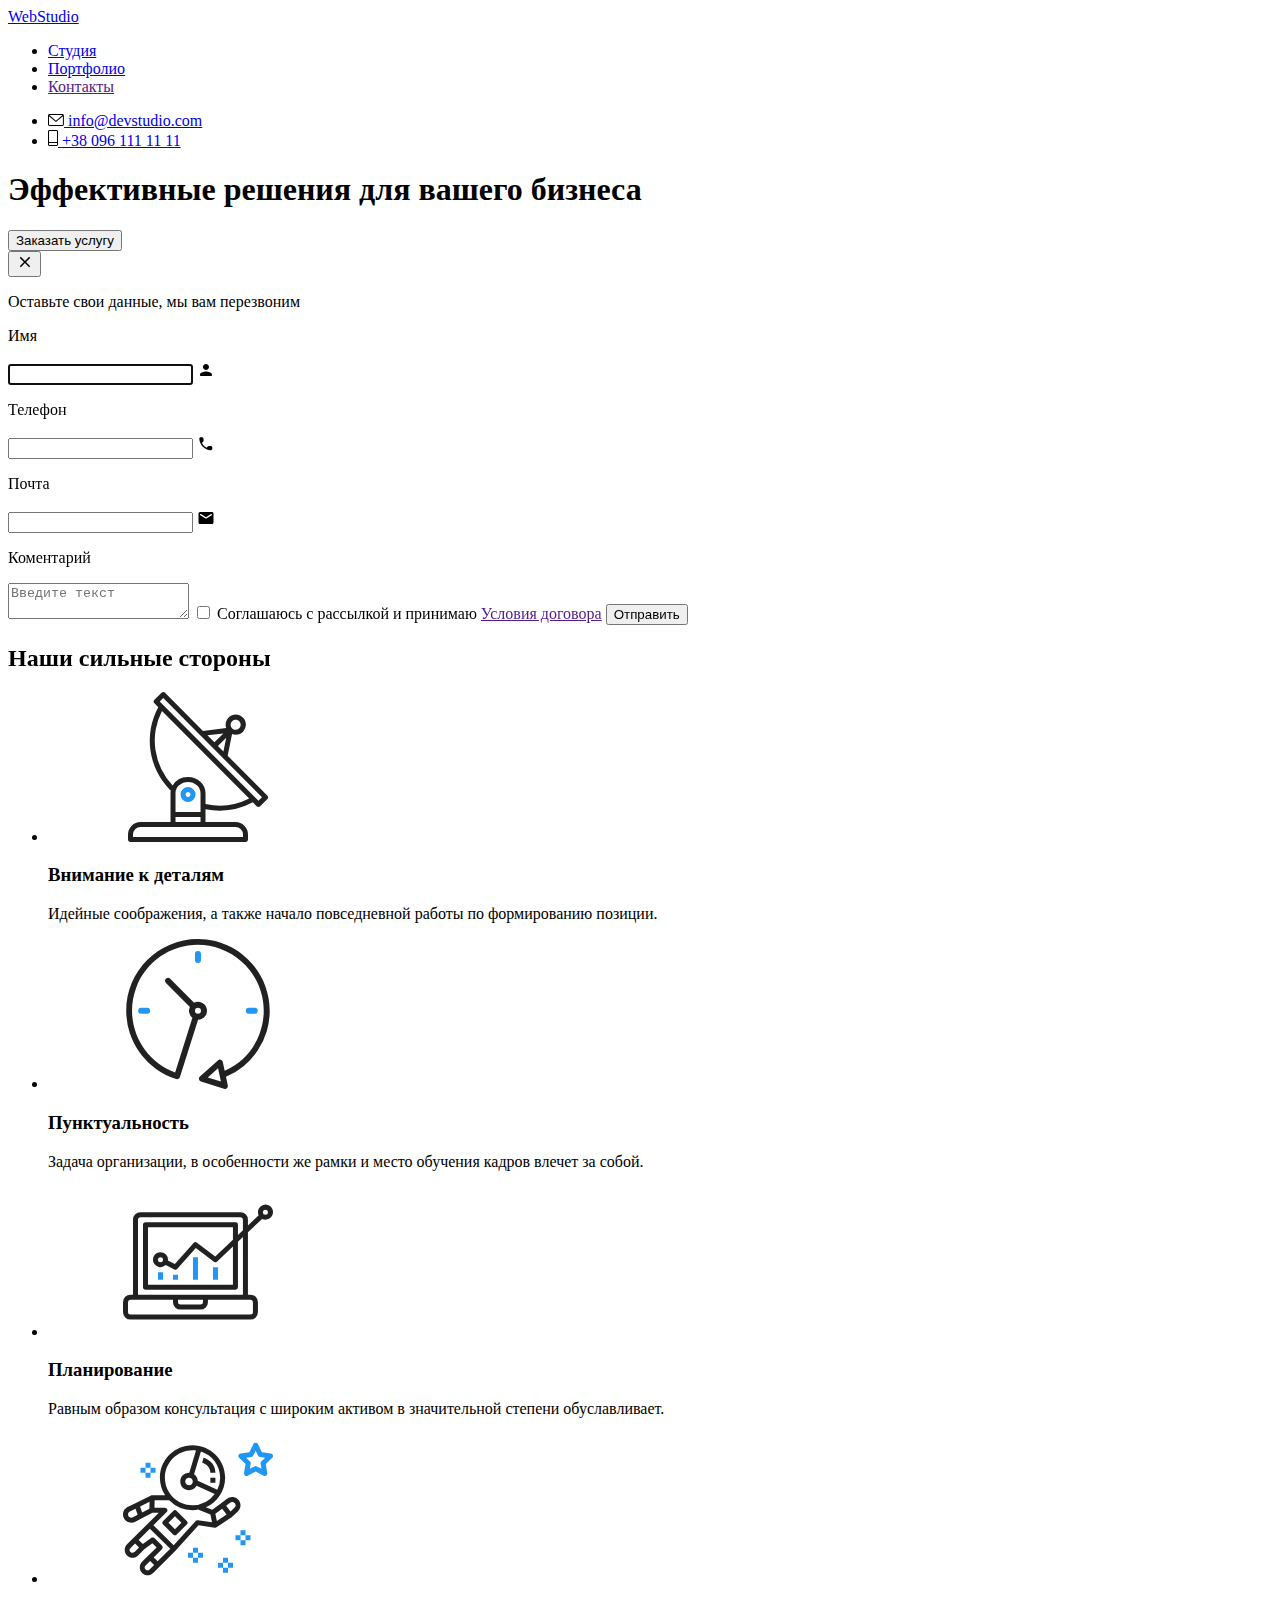
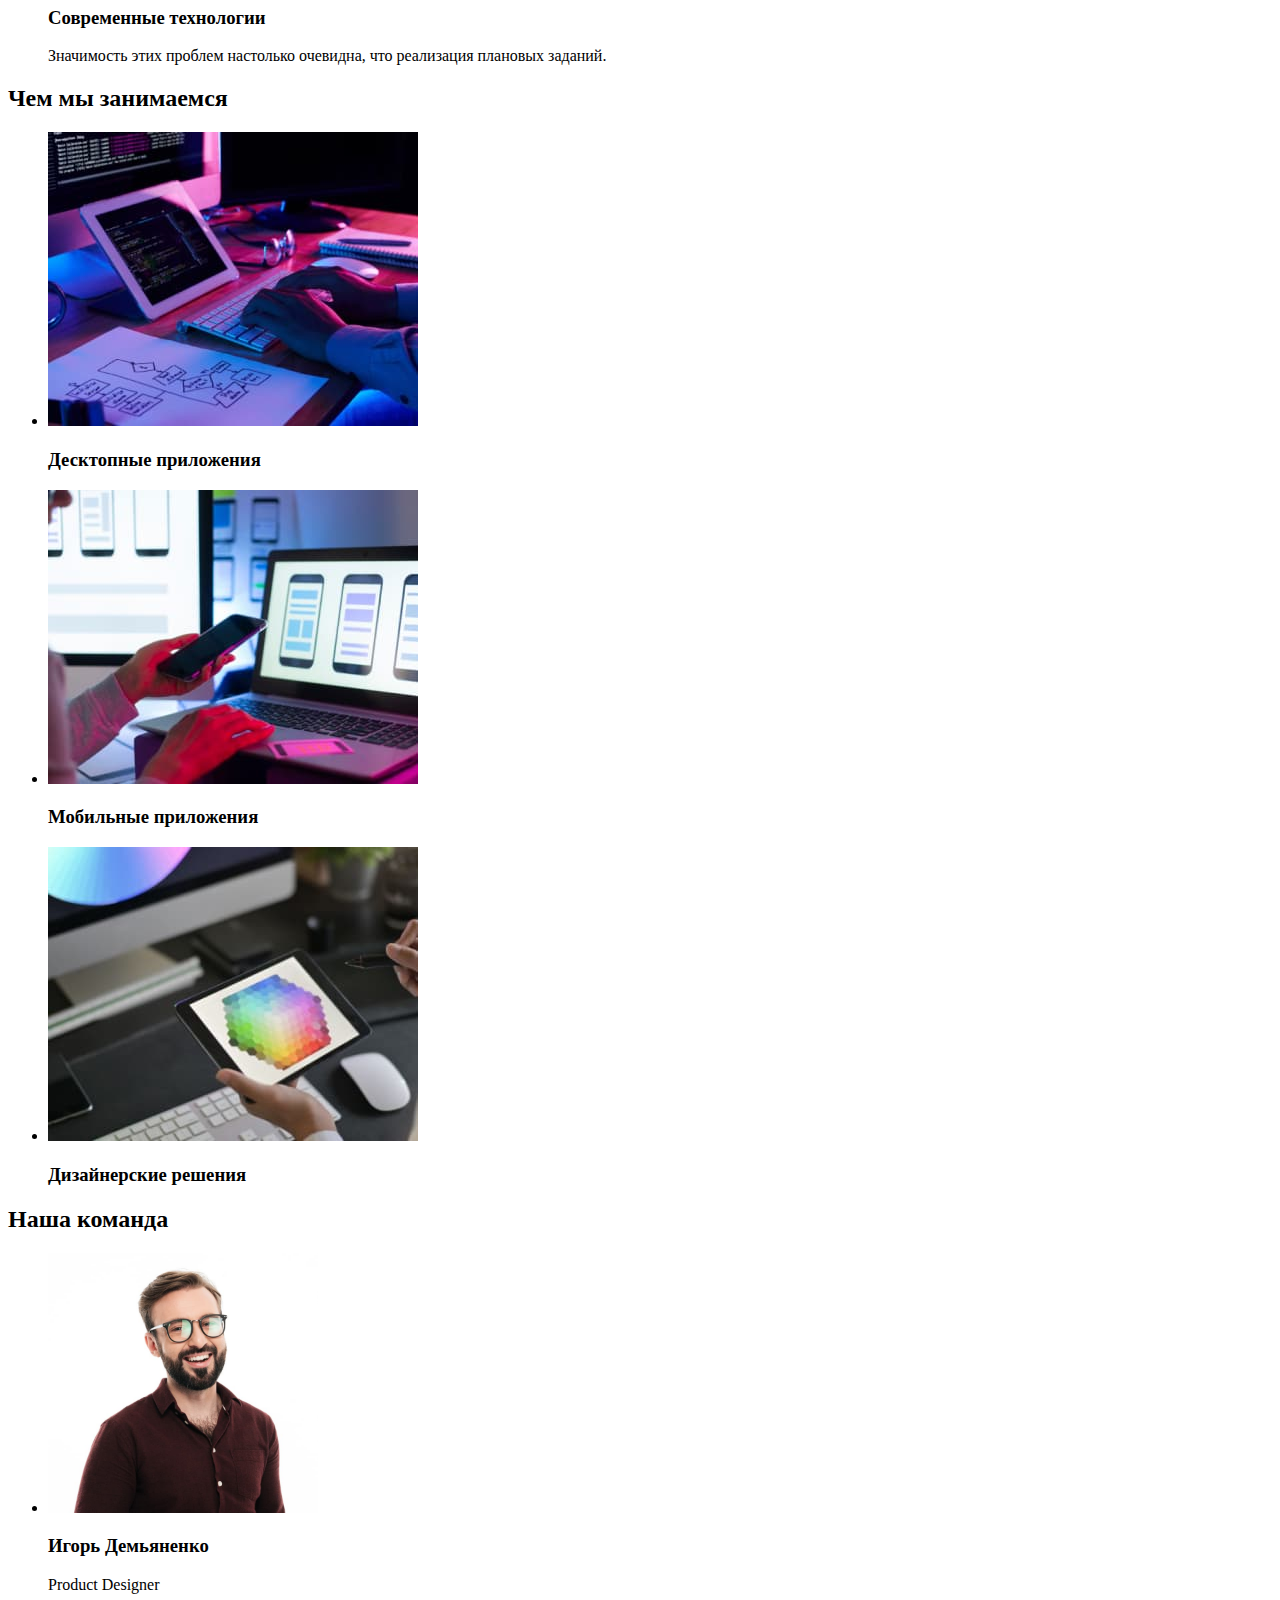
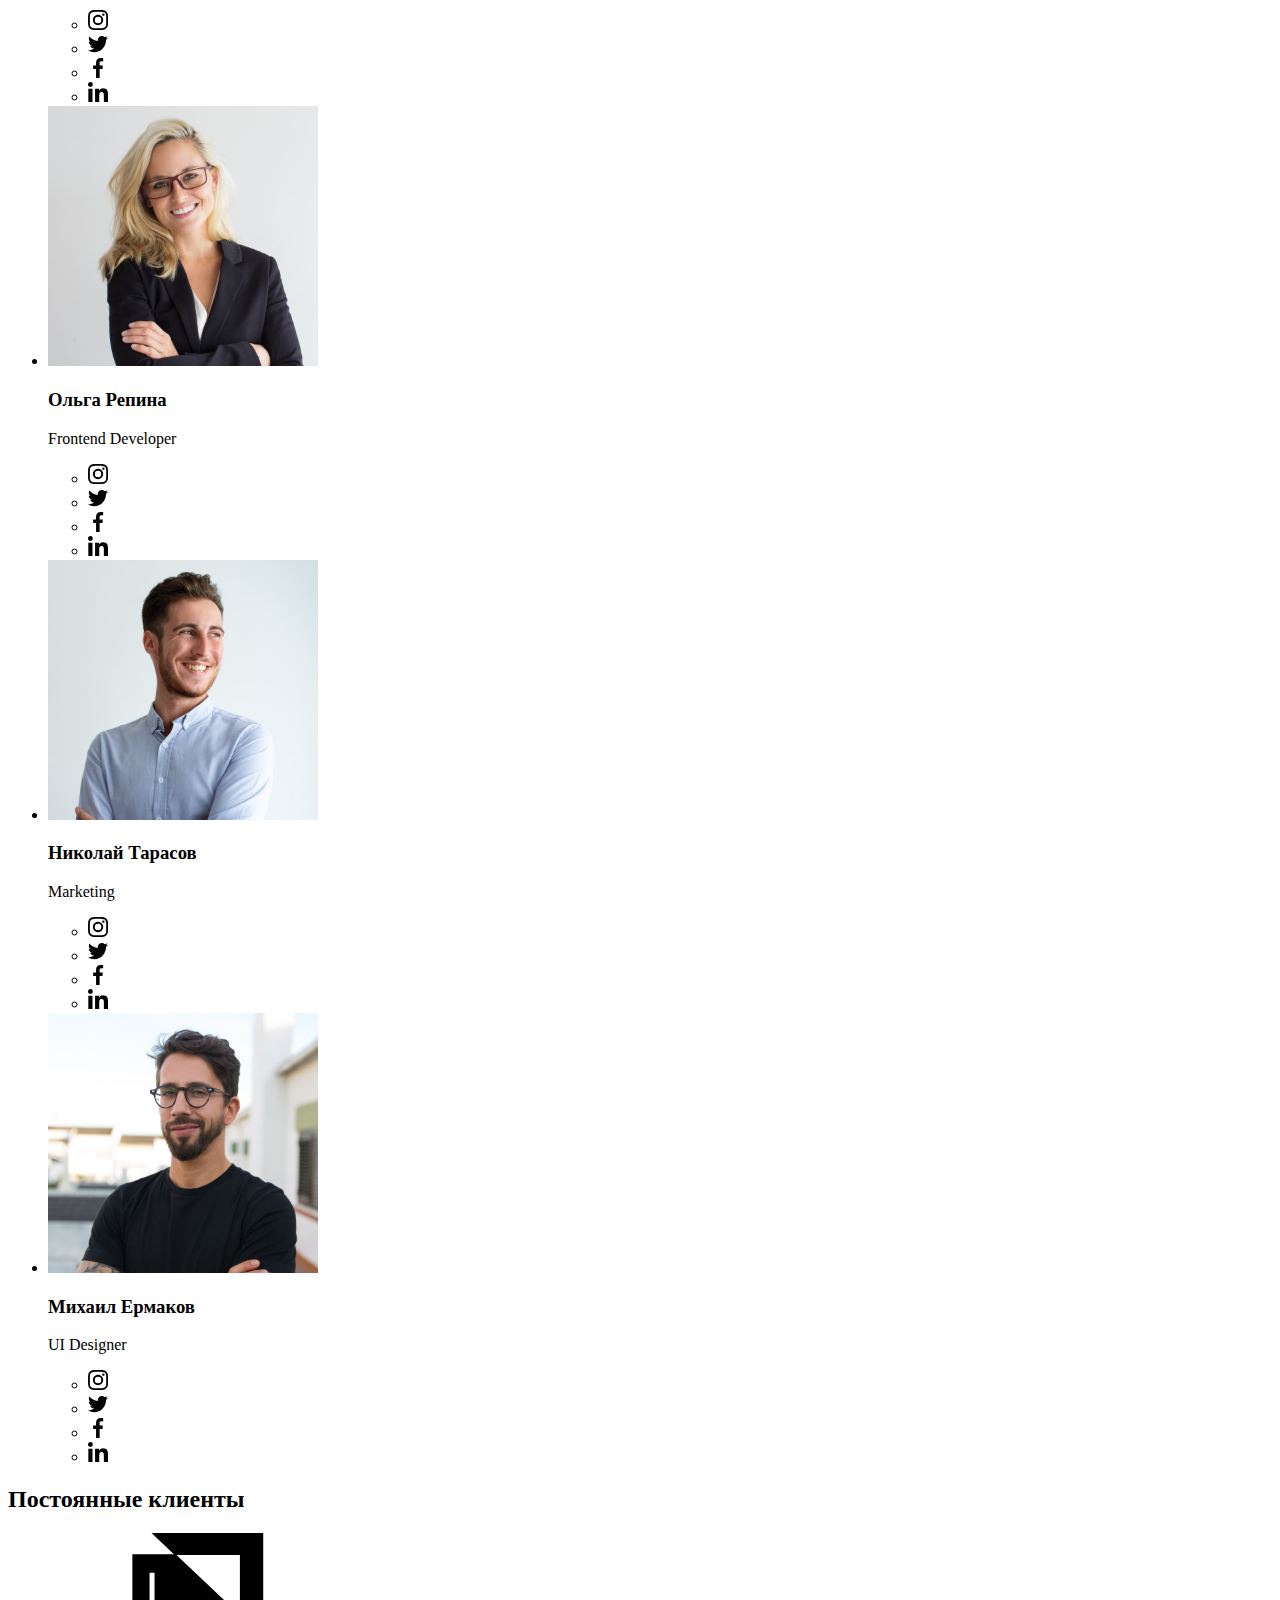
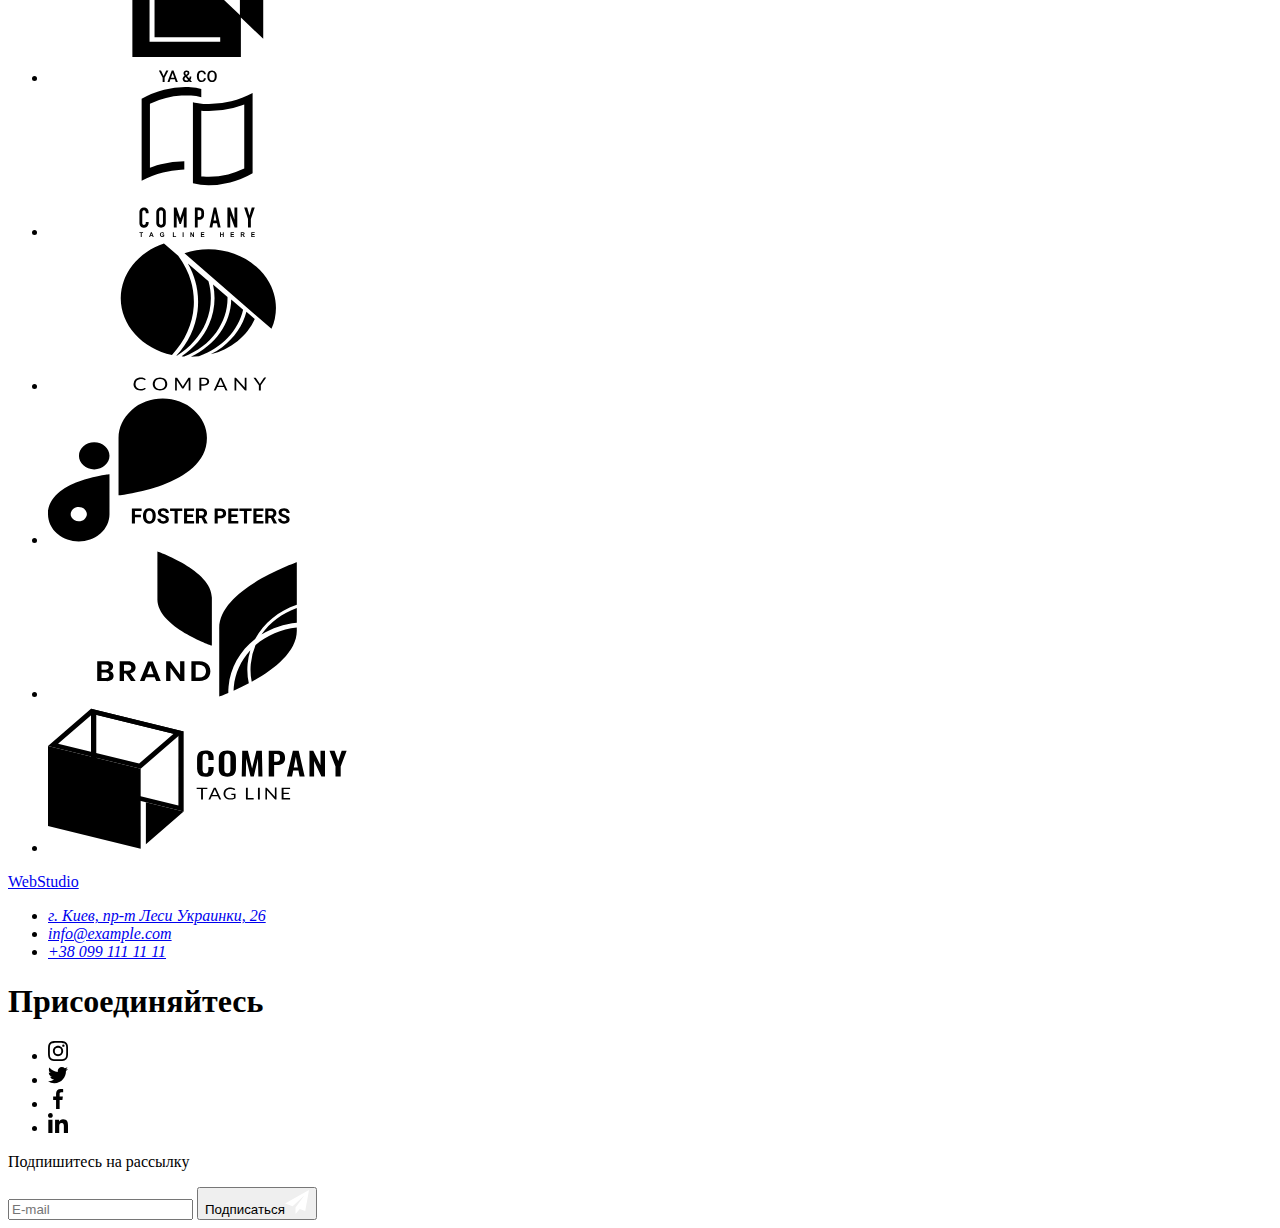
==== index.html @ 75d8bdf9 "Used SASS compilator" ====
<!DOCTYPE html>
<html lang="ru">
<head >
    <meta charset="UTF-8">
    <meta http-equiv="X-UA-Compatible" content="IE=edge">
    <meta name="viewport" content="width=device-width, initial-scale=1.0">
    <title>WebStudio</title>
    <link rel="preconnect" href="https://fonts.googleapis.com">
    <link rel="preconnect" href="https://fonts.gstatic.com" crossorigin>
    <link href="https://fonts.googleapis.com/css2?family=Raleway:wght@700&family=Roboto:wght@400;500;700;900&display=swap" rel="stylesheet">
    <!-- <link rel="stylesheet" href="https://cdnjs.cloudflare.com/ajax/libs/modern-normalize/1.1.0/modern-normalize.min.css"> -->
    <link rel="stylesheet" href="./dist/css/main.min.css">
    
</head>
<body class="body">
    <!--Хедер страницы-->
    <header class="page-header"> 
        <div class="container-header">
            <nav class="nav main-nav">
                <a href="./index.html" class="logo">Web<span class="logo__accent">Studio</span></a>
                <ul class="nav-list">
                    <li class="nav-list__item"> <a href="./index.html" class="nav-list__link nav-list__active">Студия</a></li>
                    <li class="nav-list__item"> <a href="./portfolio.html" class="nav-list__link">Портфолио</a></li>
                    <li class="nav-list__item"> <a href="" class="nav-list__link">Контакты</a></li>
                </ul>
            </nav>
            <ul class="contact-nav">
                <li class="contact-nav__item"><a href="mailto:info@devstudio.com" class="contact-nav__link">
                    <svg class="contact-nav__icon" width="16" height="12" >
                        <use href="./images/icons.svg#icon-mail"></use>
                    </svg> info@devstudio.com</a></li>
                <li class="contact-nav__item"><a href="tel:+380961111111" class="contact-nav__link">
                    <svg class="contact-nav__icon" width="10" height="16" >
                        <use href="./images/icons.svg#icon-phone"></use>
                    </svg> +38 096 111 11 11</a></li>
            </ul>
        </div> 
        
    </header>
    <main>
        
        <!--Секция 1-->
        <section class="hero">
            <h1 class="hero__title">Эффективные решения для вашего бизнеса</h1>
            <button type="button" class="button-primary" data-modal-open>Заказать услугу</button>
            <div class="backdrop" data-modal>
                <div class="modal"> 
                    <button type="button" class="close" data-modal-close>
                    <svg class="close-item" width="17" height="17" >
                        <use href="./images/icons-second.svg#icon-close-black-18dp-2-1"></use></button>     
                        <form name="backdrop-form" autocomplete="on" novalidate class="backdrop-form">
                            <p class="backdrop-form__title">Оставьте свои данные, мы вам перезвоним</p>
                       
                            <label >
                               <p class="backdrop-form__description">Имя</p> 
                               <div class="backdrop-form__label">
                                <input type="text" name="backdrop-username" class="backdrop-form__input" autofocus/>
                                <svg width="18" height="18" class="backdrop-form__icon" ><use href="./images/icons-second.svg#icon-person-black"></use></svg>
                               </div>
                              
                            </label>  
                            <label >
                                <p class="backdrop-form__description">Телефон</p> 
                                <div class="backdrop-form__label">
                                    <input type="tel" name="backdrop-tel" class="backdrop-form__input"/>
                                    <svg width="18" height="18" class="backdrop-form__icon" ><use href="./images/icons-second.svg#icon-phone-black"></use></svg>
                                </div>  
                            </label>                      
                             <label >
                                <p class="backdrop-form__description">Почта</p> 
                                <div class="backdrop-form__label">
                                    <input type="email" name="backdrop-email" class="backdrop-form__input"/>
                                    <svg width="18" height="18" class="backdrop-form__icon" ><use href="./images/icons-second.svg#icon-email-black"></use></svg>
                                </div>                               
                             </label>  
                             <label >
                                <p class="backdrop-form__description">Коментарий</p> 
                                <textarea name="comments" class="backdrop-form__area" placeholder="Введите текст"></textarea>
                            </label> 
                             <label class="backdrop-form__check">
                                <input class="backdrop-form__hiden" type="checkbox" name="agree" value="agree" /> 
                                <span class="backdrop-form__checkbox"></span>Соглашаюсь с рассылкой и принимаю <a href="" class="backdrop-form__contract">Условия договора</a>
                                
                              </label>       
                            <button type="submit" class="backdrop-form__button">Отправить
                            </button>
                        </form>
                </div>
            </div>
        </section>
         
            <!--Секция 2-->
        <section class="section section-advantages">
            <div class="container">
                <h2 class="visually-hidden">Наши сильные стороны</h2>
            <ul class="feature-list">
                <li class="feature-list__greed">
                    <div class="feature-list__image">
                        <svg class="feature-list__bacground" > 
                            <use href="./images/icons.svg#icon-antenna"></use> 
                        </svg>
                    </div>
                    <h3 class="feature-list__title">Внимание к деталям</h3>
                    <p>Идейные соображения, а также начало повседневной работы по формированию позиции.</p>
                </li>
                <li class="feature-list__greed">
                    <div class="feature-list__image">
                        <svg class="feature-list__bacground" > 
                            <use href="./images/icons.svg#icon-clock"></use> 
                        </svg>
                    </div>
                    <h3 class="feature-list__title">Пунктуальность</h3>
                    <p>Задача организации, в особенности же рамки и место обучения кадров влечет за собой.</p>
                </li>
                <li class="feature-list__greed">
                   <div class="feature-list__image">
                    <svg class="feature-list__bacground" > 
                        <use href="./images/icons.svg#icon-diagram"></use> 
                    </svg>
                   </div>
                    <h3 class="feature-list__title">Планирование</h3>
                    <p>Равным образом консультация с широким активом в значительной степени обуславливает.</p>
                </li>
                <li class="feature-list__greed">
                    <div class="feature-list__image">
                        <svg class="feature-list__bacground" > 
                            <use href="./images/icons.svg#icon-astronaut"></use> 
                        </svg>
                    </div>
                    <h3 class="feature-list__title">Современные технологии</h3>
                    <p>Значимость этих проблем настолько очевидна, что реализация плановых заданий.</p>
                </li>
            </ul>
            </div>
        </section>
        <!--Секция 3-->
        <section class=" section">
            <div class="container">
                <h2 class="section-title">Чем мы занимаемся</h2>
            <ul class="feature-list presentation">
                <li class="presentation__greed">
                    <div class="presentation__image">
                        <img src="./images/design1.jpg" alt="Стационарные приложения" width="370" height="294">
                        <h3 class="presentation__title">Десктопные приложения</h3>   
                    </div>
                </li>
                <li class="presentation__greed">
                    <div class="presentation__image">
                        <img src="./images/design2.jpg" alt="Мобильные приложения" width="370" height="294">
                        <h3 class="presentation__title">Мобильные приложения</h3>   
                    </div>
                </li>
                <li class="presentation__greed">
                    <div class="presentation__image">
                        <img src="./images/design3.jpg" alt="Дизайнерские решения" width="370" height="294">
                        <h3 class="presentation__title">Дизайнерские решения</h3>   
                    </div>
                </li>
            </ul>
            </div>
        </section>
        <!--Секция 4-->
        <section class="section section-background">
            <div class="container">
                <h2 class="section-title">Наша команда</h2>
            <ul class="feature-list">
                <li class="feature-list__greed centre">
                    <img src="./images/ID.jpg" alt="Игорь Демьяненко" width="270" height="260">
                    <div class="feature-list__comands">
                        <h3 class="feature-list__title">Игорь Демьяненко</h3>
                        <p>Product Designer</p> 
                        <ul class="feature-list__network">
                            <li class="feature-list__margin"><a class="feature-list__icon" href="" >
                                <svg class="feature-list__svg" width="20" height="20" >
                                    <use href="./images/icons.svg#icon-instagram"></use>
                                </svg></a>
                                <li class="feature-list__margin"><a class="feature-list__icon" href="" >
                                    <svg class="feature-list__svg" width="20" height="20" >
                                        <use href="./images/icons.svg#icon-twitter"></use>
                                    </svg></a>
                                </li>
                                <li class="feature-list__margin"><a class="feature-list__icon" href="" >
                                    <svg class="feature-list__svg" width="20" height="20" >
                                        <use href="./images/icons.svg#icon-facebook"></use>
                                    </svg></a>
                                </li>
                                <li class="feature-list__margin"><a class="feature-list__icon" href="" >
                                    <svg class="feature-list__svg" width="20" height="20" >
                                        <use href="./images/icons.svg#icon-linkedin"></use>
                                    </svg> </a>
                                </li>
                            </li>
                        </ul>
                    </div>
                </li>
                <li class="feature-list__greed centre">
                    <img src="./images/OR.jpg" alt="Ольга Репина" width="270" height="260">
                    <div class="feature-list__comands">
                        <h3 class="feature-list__title">Ольга Репина</h3>
                        <p>Frontend Developer</p>
                        <ul class="feature-list__network">
                            <li class="feature-list__margin"><a class="feature-list__icon" href="" >
                                <svg class="feature-list__svg" width="20" height="20" >
                                    <use href="./images/icons.svg#icon-instagram"></use>
                                </svg></a>
                            </li>
                            <li class="feature-list__margin"><a class="feature-list__icon" href="" >
                                <svg class="feature-list__svg" width="20" height="20" >
                                    <use href="./images/icons.svg#icon-twitter"></use>
                                </svg></a>
                            </li>
                            <li class="feature-list__margin"><a class="feature-list__icon" href="" >
                                <svg class="feature-list__svg" width="20" height="20" >
                                    <use href="./images/icons.svg#icon-facebook"></use>
                                </svg></a>
                            </li>
                            <li class="feature-list__margin"><a class="feature-list__icon" href="" >
                                <svg class="feature-list__svg" width="20" height="20" >
                                    <use href="./images/icons.svg#icon-linkedin"></use>
                                </svg> </a>
                            </li>
                        </ul>
                    </div>
                </li>
                <li class="feature-list__greed centre">
                    <img src="./images/NT.jpg" alt="Николай Тарасов" width="270" height="260">
                    <div class="feature-list__comands">
                        <h3 class="feature-list__title">Николай Тарасов</h3>
                        <p>Marketing</p>
                        <ul class="feature-list__network">
                            <li class="feature-list__margin"><a class="feature-list__icon" href="" >
                                <svg class="feature-list__svg" width="20" height="20" >
                                    <use href="./images/icons.svg#icon-instagram"></use>
                                </svg></a>
                                <li class="feature-list__margin"><a class="feature-list__icon" href="" >
                                    <svg class="feature-list__svg" width="20" height="20" >
                                        <use href="./images/icons.svg#icon-twitter"></use>
                                    </svg></a>
                                </li>
                                <li class="feature-list__margin"><a class="feature-list__icon" href="" >
                                    <svg class="feature-list__svg" width="20" height="20" >
                                        <use href="./images/icons.svg#icon-facebook"></use>
                                    </svg></a>
                                </li>
                                <li class="feature-list__margin"><a class="feature-list__icon" href="" >
                                    <svg class="feature-list__svg" width="20" height="20" >
                                        <use href="./images/icons.svg#icon-linkedin"></use>
                                    </svg> </a>
                                </li>
                            </li>
                        </ul>
                    </div>
                </li>
                <li class="feature-list__greed centre">
                    <img src="./images/ME.jpg" alt="Михаил Ермаков" width="270" height="260">
                    <div class="feature-list__comands">
                        <h3 class="feature-list__title">Михаил Ермаков</h3>
                        <p>UI Designer</p>
                        <ul class="feature-list__network">
                            <li class="feature-list__margin"><a class="feature-list__icon" href="" >
                                <svg class="feature-list__svg" width="20" height="20" >
                                    <use href="./images/icons.svg#icon-instagram"></use>
                                </svg></a>
                                <li class="feature-list__margin"><a class="feature-list__icon" href="" >
                                    <svg class="feature-list__svg" width="20" height="20" >
                                        <use href="./images/icons.svg#icon-twitter"></use>
                                    </svg></a>
                                </li>
                                <li class="feature-list__margin"><a class="feature-list__icon" href="" >
                                    <svg class="feature-list__svg" width="20" height="20" >
                                        <use href="./images/icons.svg#icon-facebook"></use>
                                    </svg></a>
                                </li>
                                <li class="feature-list__margin"><a class="feature-list__icon" href="" >
                                    <svg class="feature-list__svg" width="20" height="20" >
                                        <use href="./images/icons.svg#icon-linkedin"></use>
                                    </svg> </a>
                                </li>
                            </li>
                        </ul>
                    </div>
                </li>
            </ul>
            </div>
        </section>
        <section class=" section">
            <div class="container">
                <h2 class="section-title">Постоянные клиенты</h2>
            <ul class="clients-list">
                <li class="clients-list__margin">
                    <a class="clients-list__clients" href=""><svg class="clients-list__bacground" > 
                        <use href="./images/icons.svg#icon-Ya-Co"></use> 
                    </svg></a>                    
                </li>
                <li class="clients-list__margin">
                    <a class="clients-list__clients" href=""><svg class="clients-list__bacground" > 
                        <use href="./images/icons.svg#icon-tag-line-here"></use> 
                    </svg></a>                    
                </li>
                <li class="clients-list__margin">
                    <a class="clients-list__clients" href=""><svg class="clients-list__bacground" > 
                        <use href="./images/icons.svg#icon-company"></use> 
                    </svg></a>                    
                </li>
                <li class="clients-list__margin">
                    <a class="clients-list__clients" href=""><svg class="clients-list__bacground" > 
                        <use href="./images/icons.svg#icon-foster-peters"></use> 
                    </svg></a>                     
                </li>
                <li class="clients-list__margin">
                    <a class="clients-list__clients" href=""><svg class="clients-list__bacground" > 
                        <use href="./images/icons.svg#icon-brand"></use> 
                    </svg></a>                    
                </li>
                <li class="clients-list__margin">
                    <a class="clients-list__clients" href=""><svg class="clients-list__bacground" > 
                        <use href="./images/icons.svg#icon-tag-line"></use> 
                    </svg></a>                    
                </li>
            </ul>
            </div>
        </section>
        
    </main>
        <!--Футер-->
        <footer class="footer">
            <div class="container-footer">
               <div class="footer-left">
                <a href="./index.html" class="logo">Web<span class="logo__footer">Studio</span></a>
                <address class="footer-address">
                    <ul class="contact-footer">
                        <li ><a href="https://www.google.com/maps/d/embed?mid=10uSM3H-mIU3GznYo2szRIEphczw"  class="contact-footer__link collor-address"> г. Киев, пр-т Леси Украинки, 26</a></li>
                        <li ><a href="mailto:info@example.com" class="contact-footer__link">info@example.com</a></li>
                        <li ><a href="tel:+380991111111" class="contact-footer__link">+38 099 111 11 11</a></li>
                    </ul>
                </address> 
               </div>
                <div class="footer-right ">
                    <h1 class="text-footer"> Присоединяйтесь </h1>
                <ul class="footer-list">
                    <li class="footer-list__margin"><a class="footer-list__icon" href="" >
                        <svg class="footer-list__contact" width="20" height="20" >
                            <use href="./images/icons.svg#icon-instagram"></use>
                        </svg></a>
                        <li class="footer-list__margin"><a class="footer-list__icon" href="" >
                            <svg class="footer-list__contact" width="20" height="20" >
                                <use href="./images/icons.svg#icon-twitter"></use>
                            </svg></a>
                        </li>
                        <li class="footer-list__margin"><a class="footer-list__icon" href="" >
                            <svg class="footer-list__contact" width="20" height="20" >
                                <use href="./images/icons.svg#icon-facebook"></use>
                            </svg></a>
                        </li>
                        <li class="footer-list__margin"><a class="footer-list__icon" href="" >
                            <svg class="footer-list__contact" width="20" height="20" >
                                <use href="./images/icons.svg#icon-linkedin"></use>
                            </svg> </a>
                        </li>
                    </li>
                </ul>
                </div>            
                <form name="footer-form" autocomplete="on" novalidate class="footer-form">
               
                    <label>
                       <p class="footer-form__subscribe">Подпишитесь на рассылку</p> 
                      <input type="email" name="email"  placeholder="E-mail"/>
                    </label>          
                    <button type="submit" class="footer-form__button">Подписаться<svg width="24" height="24" >
                            <use href="./images/icons-second.svg#icon-icon-send"></use>
                    </button>
                </form>
    
            </div>
            
        </footer>
    <script src="./js/modal.js"></script>
</body>
</html>
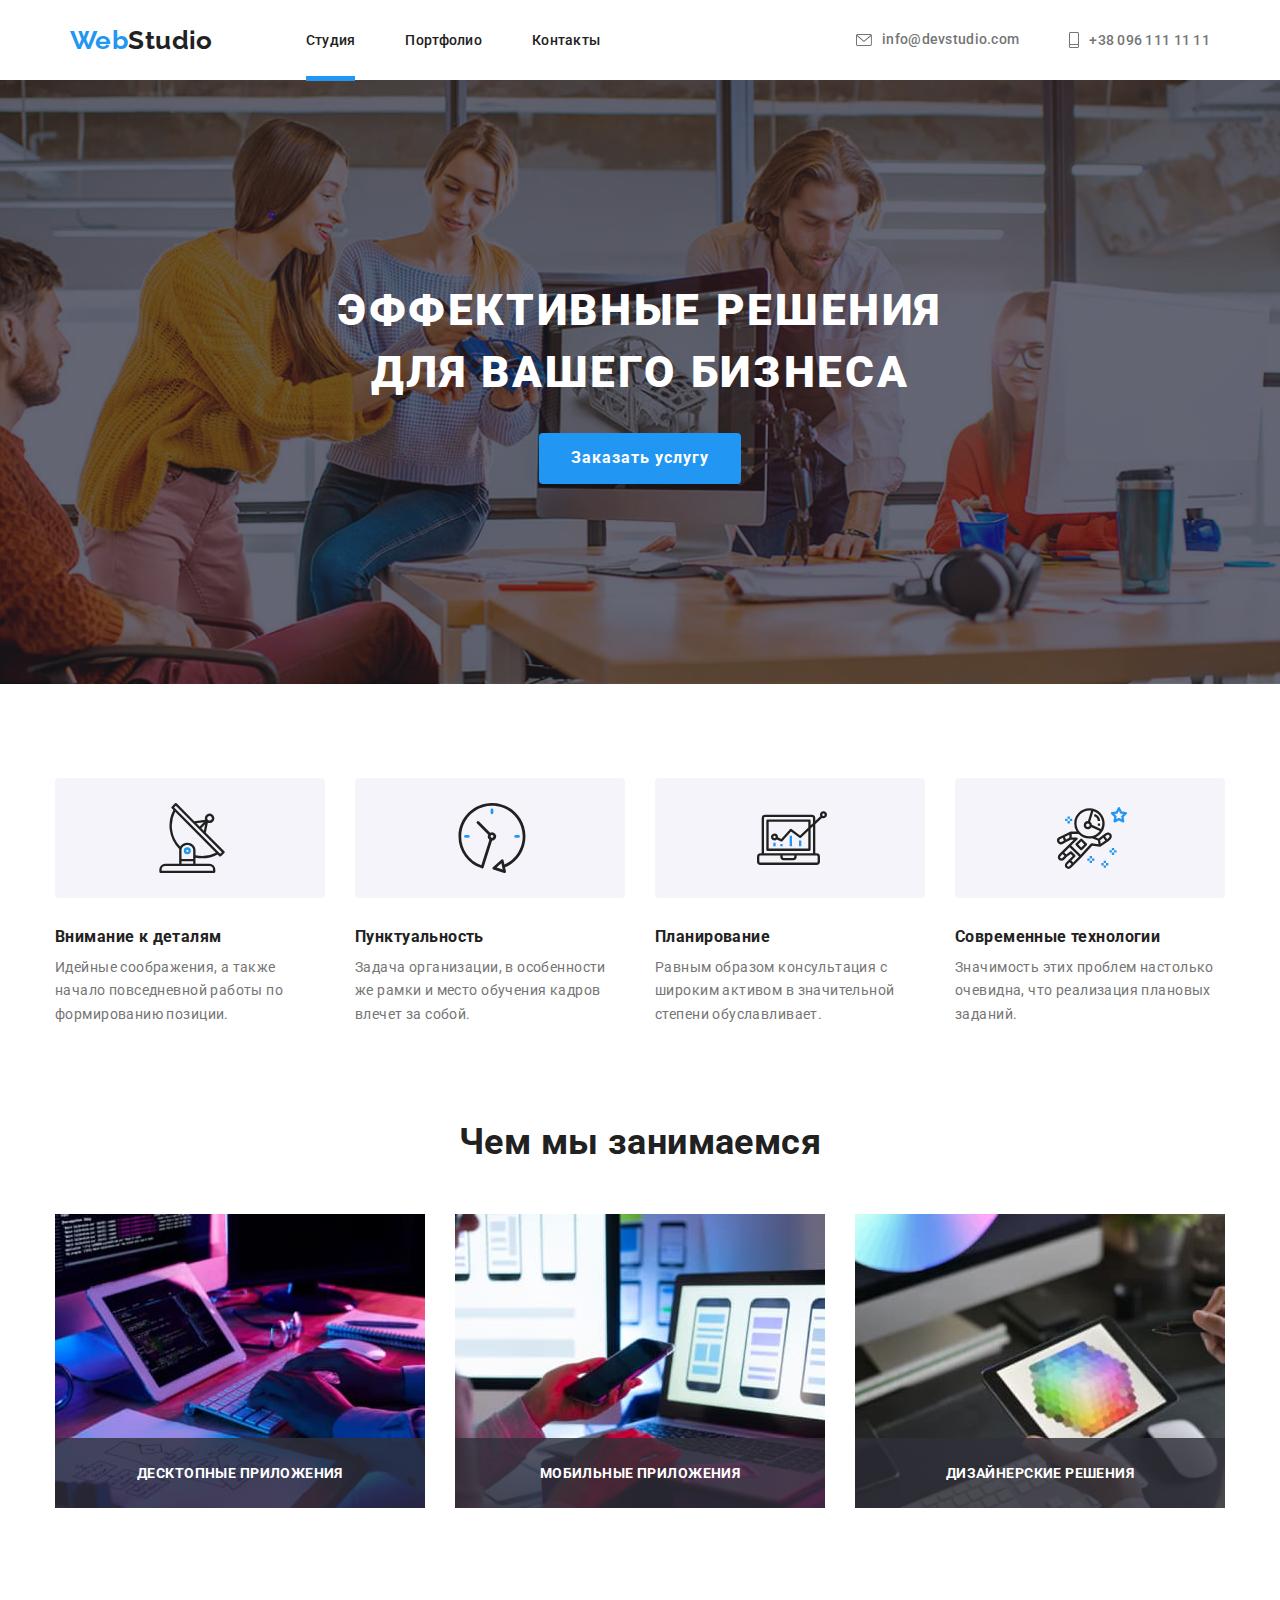
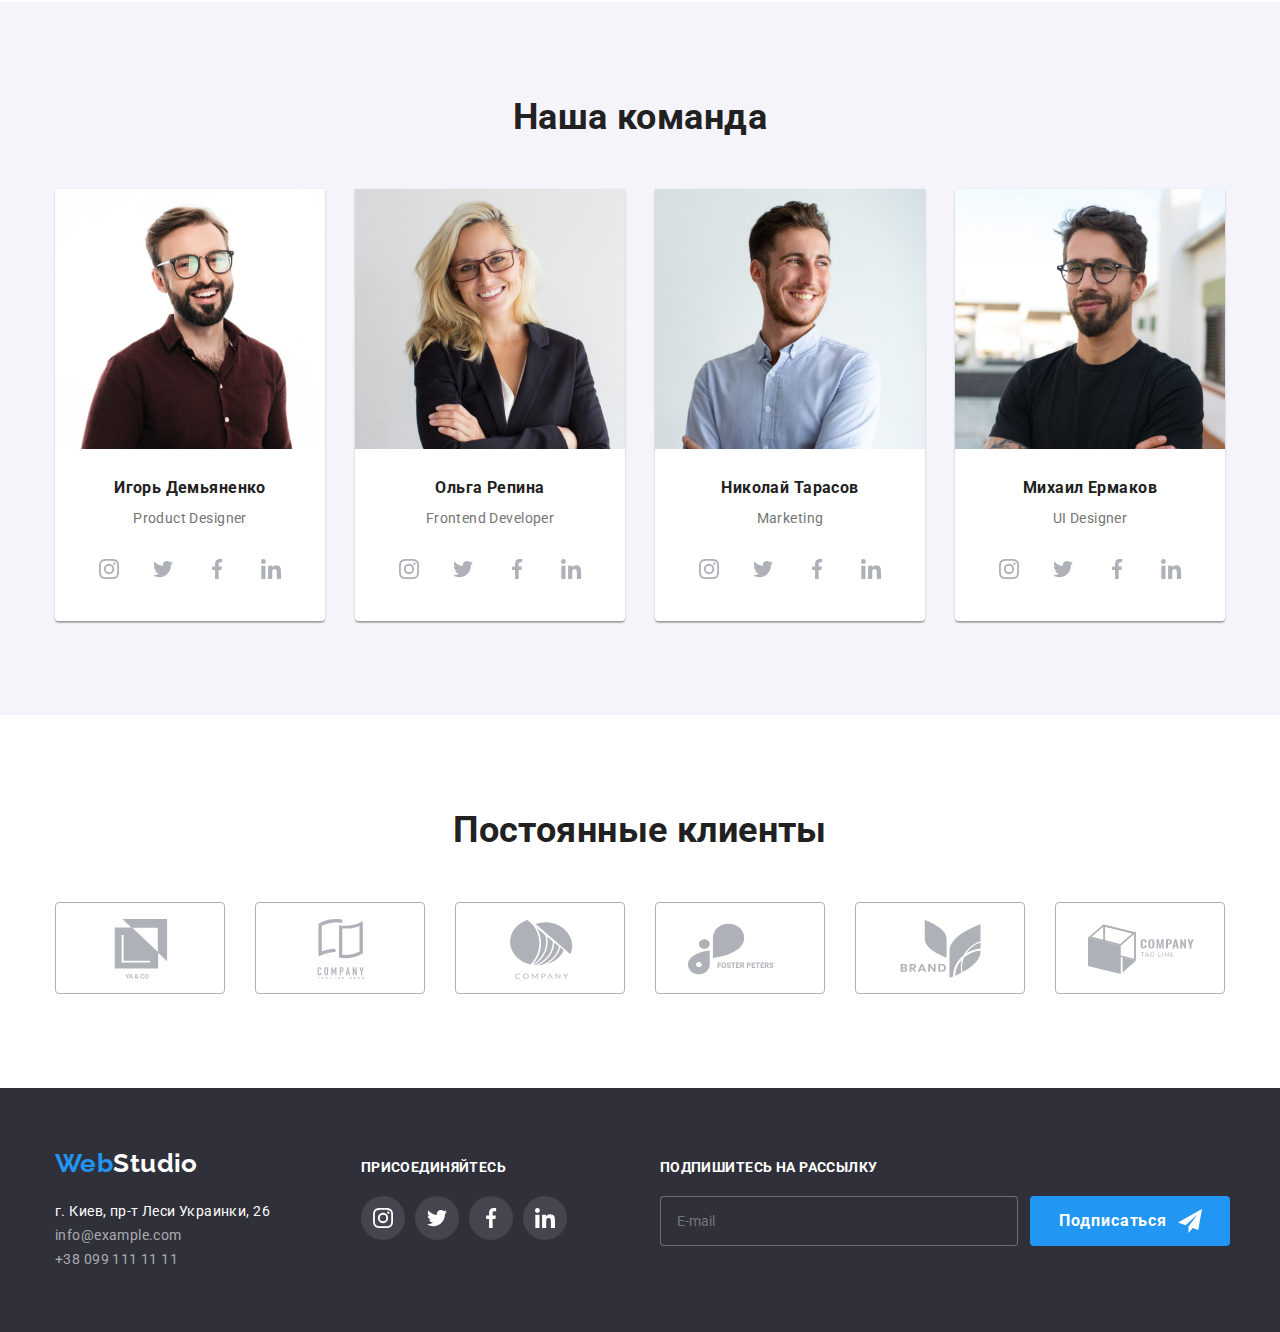
==== commit 7f548fde: "Changed path" ====
--- a/index.html
+++ b/index.html
@@ -9,7 +9,7 @@
     <link rel="preconnect" href="https://fonts.gstatic.com" crossorigin>
     <link href="https://fonts.googleapis.com/css2?family=Raleway:wght@700&family=Roboto:wght@400;500;700;900&display=swap" rel="stylesheet">
     <!-- <link rel="stylesheet" href="https://cdnjs.cloudflare.com/ajax/libs/modern-normalize/1.1.0/modern-normalize.min.css"> -->
-    <link rel="stylesheet" href="./dist/css/main.min.css">
+    <link rel="stylesheet" href="./css/main.min.css">
     
 </head>
 <body class="body">
--- a/css/main.min.css
+++ b/css/main.min.css
@@ -0,0 +1,7 @@
+/*! modern-normalize v1.1.0 | MIT License | https://github.com/sindresorhus/modern-normalize */*,::before,::after{-webkit-box-sizing:border-box;box-sizing:border-box}html{line-height:1.15;-webkit-text-size-adjust:100%;-moz-tab-size:4;-o-tab-size:4;tab-size:4}body{margin:0;font-family:system-ui,-apple-system,"Segoe UI",Roboto,Helvetica,Arial,sans-serif,"Apple Color Emoji","Segoe UI Emoji"}hr{height:0;color:inherit}abbr[title]{-webkit-text-decoration:underline dotted;text-decoration:underline dotted}b,strong{font-weight:bolder}code,kbd,samp,pre{font-family:ui-monospace,+ SFMono-Regular,+ Consolas,+ 'Liberation Mono',+ Menlo,+ monospace;font-size:1em}small{font-size:80%}sub,sup{font-size:75%;line-height:0;position:relative;vertical-align:baseline}sub{bottom:-0.25em}sup{top:-0.5em}table{text-indent:0;border-color:inherit}button,input,optgroup,select,textarea{font-family:inherit;font-size:100%;line-height:1.15;margin:0}button,select{text-transform:none}button,[type='button'],[type='reset'],[type='submit']{-webkit-appearance:button}::-moz-focus-inner{border-style:none;padding:0}:-moz-focusring{outline:1px dotted ButtonText}:-moz-ui-invalid{box-shadow:none}legend{padding:0}progress{vertical-align:baseline}::-webkit-inner-spin-button,::-webkit-outer-spin-button{height:auto}[type='search']{-webkit-appearance:textfield;outline-offset:-2px}::-webkit-search-decoration{-webkit-appearance:none}::-webkit-file-upload-button{-webkit-appearance:button;font:inherit}summary{display:list-item}.nav-list,.contact-nav,.feature-list,.feature-list__network,.presentation__greed,.contact-footer,.contact-footer:not(:last-child),.footer-list,.button-filter,.cards-list__item{padding:0;margin:0;list-style:none}.backdrop-form__hiden,.visually-hidden{position:absolute;width:1px;height:1px;margin:-1px;padding:0;overflow:hidden;border:0;clip:rect(0 0 0 0)}.logo{color:#2196F3;font-family:raleway,sans-serif;text-decoration:none;font-weight:700;font-size:26px;line-height:1.2;margin-right:93px}.logo__accent{color:#212121}.nav-list{display:-webkit-box;display:-ms-flexbox;display:flex}.nav-list__item:not(:last-child){margin-right:50px}.nav-list__link{color:#212121;font-family:Roboto,sans-serif;font-weight:500;line-height:1.2;letter-spacing:0.02em;text-decoration:none;padding-top:32px;padding-bottom:32px;display:-webkit-box;display:-ms-flexbox;display:flex;position:relative;-webkit-transform:scale(1);transform:scale(1);-webkit-transition-duration:250ms;transition-duration:250ms;-webkit-transition-timing-function:cubic-bezier(0.4, 0, 0.2, 1);transition-timing-function:cubic-bezier(0.4, 0, 0.2, 1)}.nav-list__link:hover::after{opacity:1}.nav-list__link::after{content:'';position:absolute;display:block;width:100%;height:5px;background-color:#2196F3;left:0;bottom:5px;opacity:0}.nav-list__active::after{opacity:1;bottom:0}.nav-list__active:hover::after{bottom:5px}.contact-nav{display:-webkit-box;display:-ms-flexbox;display:flex;margin-left:auto}.contact-nav__item:not(:last-child){margin-right:50px}.contact-nav__link{display:-webkit-box;display:-ms-flexbox;display:flex;-webkit-box-align:center;-ms-flex-align:center;align-items:center;color:#757575;text-decoration:none;font-weight:500;line-height:1.1;letter-spacing:0.02em;-webkit-transform:scale(1);transform:scale(1);-webkit-transition-duration:250ms;transition-duration:250ms;-webkit-transition-timing-function:cubic-bezier(0.4, 0, 0.2, 1);transition-timing-function:cubic-bezier(0.4, 0, 0.2, 1)}.contact-nav__link:hover,.contact-nav__link:focus{color:#2196F3;-webkit-transform:scale(1.15);transform:scale(1.15);-webkit-transition-duration:250ms;transition-duration:250ms;-webkit-transition-timing-function:cubic-bezier(0.4, 0, 0.2, 1);transition-timing-function:cubic-bezier(0.4, 0, 0.2, 1)}.contact-nav__icon{fill:currentColor;margin-right:10px}.page-header{height:80px}.container-header{display:-webkit-box;display:-ms-flexbox;display:flex;width:1170px;padding-left:15px;padding-right:15px;margin-left:auto;margin-right:auto;-webkit-box-align:center;-ms-flex-align:center;align-items:center;border-bottom:1px solid #ECECEC}.nav{display:-webkit-box;display:-ms-flexbox;display:flex;-webkit-box-align:center;-ms-flex-align:center;align-items:center}.main-nav{display:-webkit-box;display:-ms-flexbox;display:flex;-webkit-box-align:center;-ms-flex-align:center;align-items:center}.backdrop{position:fixed;top:0;left:0;width:100vw;height:100vh;background-color:rgba(0,0,0,0.2);z-index:99;opacity:0;pointer-events:none;-webkit-transform:scale(0);transform:scale(0);-webkit-transition-duration:250ms;transition-duration:250ms;-webkit-transition-timing-function:cubic-bezier(0.4, 0, 0.2, 1);transition-timing-function:cubic-bezier(0.4, 0, 0.2, 1)}.modal{position:absolute;width:528px;height:581px;border-radius:4px;background-color:#fff;-webkit-transform:scale(1);transform:scale(1);-webkit-transition-duration:250ms;transition-duration:250ms;-webkit-transition-timing-function:cubic-bezier(0.4, 0, 0.2, 1);transition-timing-function:cubic-bezier(0.4, 0, 0.2, 1);top:50%;left:50%;-webkit-transform:translate(-50%, -50%);transform:translate(-50%, -50%)}.close{border:1px solid rgba(0,0,0,0.1);background-color:#fff;width:30px;height:30px;border-radius:50%;position:absolute;top:8px;right:8px}.close-item{display:-webkit-box;display:-ms-flexbox;display:flex;-webkit-box-align:center;-ms-flex-align:center;align-items:center;-webkit-box-pack:center;-ms-flex-pack:center;justify-content:center;cursor:pointer;-webkit-transform:translate(25%, 0);transform:translate(25%, 0)}.close-item:hover{fill:#2196F3}.backdrop-form{width:528px;height:581px;-webkit-box-shadow:0px 1px 3px rgba(0,0,0,0.12),0px 1px 1px rgba(0,0,0,0.14),0px 2px 1px rgba(0,0,0,0.2);box-shadow:0px 1px 3px rgba(0,0,0,0.12),0px 1px 1px rgba(0,0,0,0.14),0px 2px 1px rgba(0,0,0,0.2);border-radius:4px;padding:40px}.backdrop-form__title{font-weight:bold;font-size:20px;line-height:1.2;text-align:center;color:#212121;margin-bottom:12px}.backdrop-form__description{font-size:12px;line-height:1.2;letter-spacing:0.01em;color:#757575;text-align:left;margin-bottom:4px}.backdrop-form__input{width:100%;border:1px solid rgba(33,33,33,0.2);border-radius:4px;height:41px;margin-bottom:10px;font-family:Roboto,sans-serif;color:#757575;font-size:12px;line-height:1.2;letter-spacing:0.01em;padding-left:42px}.backdrop-form__area{font-family:Roboto,sans-serif;color:#757575;font-size:12px;line-height:1.2;letter-spacing:0.01em;width:448px;height:120px;resize:none;padding-left:16px;padding-right:16px;padding-top:12px;padding-bottom:12px;display:-webkit-box;display:-ms-flexbox;display:flex;width:100%;border:1px solid rgba(33,33,33,0.2);border-radius:4px;height:120px;margin-bottom:20px}.backdrop-form__button{-webkit-box-shadow:0px 4px 4px rgba(0,0,0,0.15);box-shadow:0px 4px 4px rgba(0,0,0,0.15);margin-top:30px;background-color:#2196F3;color:#fff;cursor:pointer;font-weight:bold;font-size:16px;line-height:1.9;-webkit-box-align:center;-ms-flex-align:center;align-items:center;text-align:center;letter-spacing:0.06em;border-radius:4px;padding:10px 32px;border:none}.backdrop-form__hiden{margin:0;padding:0}.backdrop-form__check{position:relative}.backdrop-form__checkbox{position:absolute;top:0;left:-5%;width:16px;height:16px;background-image:url(../images/Vector.svg);background-size:contain;background-repeat:no-repeat}.backdrop-form__hiden:checked+.backdrop-form__checkbox{background-image:url(../images/icon-check.svg);background-size:contain;background-repeat:no-repeat}.backdrop-form__label{position:relative;padding:0;margin:0}.backdrop-form__icon{position:absolute;top:25%;left:15px;display:inline-block}.backdrop-form__input:focus,.backdrop-form__area:focus{outline:none;border-color:#2196F3}.backdrop-form__input:focus+.backdrop-form__icon{fill:#2196F3}.backdrop-form__contract:focus,.backdrop-form__contract:hover,.backdrop-form__contract{color:#2196F3}.hero{max-width:1600px;margin-left:auto;margin-right:auto;background-image:-webkit-gradient(linear, left top, right top, from(rgba(47,48,58,0.4)), to(rgba(47,48,58,0.4))),url(../../images/hero-background.jpg);background-image:linear-gradient(to right, rgba(47,48,58,0.4), rgba(47,48,58,0.4)),url(../../images/hero-background.jpg);background-position:center;background-size:cover;background-repeat:no-repeat;background-color:#2F303A;text-align:center;padding:200px 0}.hero__title{color:#fff;font-weight:900;font-size:44px;line-height:1.4;text-align:center;letter-spacing:0.06em;text-transform:uppercase;width:696px;margin:0 auto;margin-bottom:30px}.button-primary{background-color:#2196F3;color:#fff;cursor:pointer;font-weight:bold;font-size:16px;line-height:1.9;-webkit-box-align:center;-ms-flex-align:center;align-items:center;text-align:center;letter-spacing:0.06em;border-radius:4px;padding:10px 32px;border:none}.section{padding-top:94px;padding-bottom:94px}.section-advantages{padding-bottom:0}.section-title{color:#212121;font-weight:bold;font-size:36px;line-height:1.2;text-align:center;margin-bottom:50px}.container{width:1200px;padding-left:15px;padding-right:15px;margin-left:auto;margin-right:auto}.feature-list{display:-webkit-box;display:-ms-flexbox;display:flex;margin:0;padding:0}.feature-list__greed{width:calc((100% - 90px)/4)}.feature-list__greed:not(:last-child){margin-right:30px}.feature-list__title{color:#212121;font-weight:bold;line-height:1.1;margin-bottom:10px}.feature-list__image{width:270px;height:120px;background-color:#F5F4FA;border-radius:4px;padding-left:102px;padding-right:102px;padding-top:25px;padding-bottom:25px;margin-bottom:30px}.feature-list__bacground{width:70px;height:70px}.centre{text-align:center;-webkit-box-shadow:0px 1px 3px rgba(0,0,0,0.12),0px 1px 1px rgba(0,0,0,0.14),0px 2px 1px rgba(0,0,0,0.2);box-shadow:0px 1px 3px rgba(0,0,0,0.12),0px 1px 1px rgba(0,0,0,0.14),0px 2px 1px rgba(0,0,0,0.2);border-radius:0px 0px 4px 4px;width:calc((100% - 90px)/4)}.section-background{background-color:#F5F4FA}.feature-list__comands{background-color:#fff;padding-top:30px;padding-bottom:30px;border-radius:0px 0px 4px 4px}.feature-list__network{display:-webkit-box;display:-ms-flexbox;display:flex;background-color:#fff;-webkit-box-pack:center;-ms-flex-pack:center;justify-content:center;margin-top:16px}.feature-list__margin:not(:last-child){margin-right:10px}.feature-list__icon{display:-webkit-box;display:-ms-flexbox;display:flex;height:44px;width:44px;background-color:#fff;border-radius:50%;-webkit-transform:rotate(0deg);transform:rotate(0deg);-webkit-transition-duration:250ms;transition-duration:250ms;-webkit-transition-timing-function:cubic-bezier(0.4, 0, 0.2, 1);transition-timing-function:cubic-bezier(0.4, 0, 0.2, 1)}.feature-list__icon:hover,.feature-list__icon:focus{background-color:#2196F3;-webkit-transform:rotate(360deg);transform:rotate(360deg);-webkit-transition-duration:250ms;transition-duration:250ms;-webkit-transition-timing-function:cubic-bezier(0.4, 0, 0.2, 1);transition-timing-function:cubic-bezier(0.4, 0, 0.2, 1)}.feature-list__icon:hover>.feature-list__svg,.feature-list__icon:focus>.feature-list__svg{fill:#fff}.feature-list__svg{margin:auto;fill:#AFB1B8}.presentation__greed{width:calc((100% - 60px)/3)}.presentation__greed:not(:last-child){margin-right:30px}.presentation__image{position:relative}.presentation__title{text-transform:uppercase;color:#fff;font-weight:bold;line-height:1.2;font-size:14px;position:absolute;bottom:0;width:370px;height:70px;background:rgba(47,48,58,0.8);display:-webkit-box;display:-ms-flexbox;display:flex;-webkit-box-pack:center;-ms-flex-pack:center;justify-content:center;-webkit-box-align:center;-ms-flex-align:center;align-items:center}.clients-list{display:-webkit-box;display:-ms-flexbox;display:flex}.clients-list__margin{display:-webkit-box;display:-ms-flexbox;display:flex}.clients-list__margin:not(:last-child){margin-right:30px}.clients-list__clients{width:170px;height:92px;background-color:#fff;border-radius:4px;padding-left:32px;padding-right:32px;padding-top:16px;padding-bottom:16px;border:1px solid #AFB1B8;-webkit-box-sizing:border-box;box-sizing:border-box;-webkit-transform:translate(0px, 0px);transform:translate(0px, 0px);-webkit-transition-duration:250ms;transition-duration:250ms;-webkit-transition-timing-function:cubic-bezier(0.4, 0, 0.2, 1);transition-timing-function:cubic-bezier(0.4, 0, 0.2, 1)}.clients-list__clients:hover>.bacground-clients,.clients-list__clients:focus>.bacground-clients{fill:#2196F3}.clients-list__clients:focus,.clients-list__clients:hover{border:1px solid #2196F3;-webkit-transform:translate(0px, 20px);transform:translate(0px, 20px);-webkit-transition-duration:250ms;transition-duration:250ms;-webkit-transition-timing-function:cubic-bezier(0.4, 0, 0.2, 1);transition-timing-function:cubic-bezier(0.4, 0, 0.2, 1)}.clients-list__bacground{width:106px;height:60px;fill:#AFB1B8;margin:auto}.footer{padding-top:60px;padding-bottom:60px;background-color:#2F303A}.container-footer{width:1200px;margin:0;padding:0;padding-left:15px;padding-right:15px;margin-left:auto;margin-right:auto;display:-webkit-box;display:-ms-flexbox;display:flex;-webkit-box-align:baseline;-ms-flex-align:baseline;align-items:baseline}.footer-left{margin-right:70px}.logo__footer{color:#fff}.footer-address{color:#fff;font-style:normal;margin-top:20px}.contact-footer__link{color:rgba(255,255,255,0.6);text-decoration:none}.collor-address{color:#fff}.contact-footer:not(:last-child){margin-bottom:9px}.text-footer{text-transform:uppercase;font-weight:700;font-size:14px;line-height:1.1;letter-spacing:0.03em;color:#fff;margin-bottom:20px}.footer-right{margin-right:93px}.footer-list{display:-webkit-box;display:-ms-flexbox;display:flex}.footer-list__icon{display:-webkit-box;display:-ms-flexbox;display:flex;height:44px;width:44px;background-color:rgba(255,255,255,0.1);border-radius:50%;-webkit-transform:rotate(0deg);transform:rotate(0deg);-webkit-transition-duration:250ms;transition-duration:250ms;-webkit-transition-timing-function:cubic-bezier(0.4, 0, 0.2, 1);transition-timing-function:cubic-bezier(0.4, 0, 0.2, 1)}.footer-list__icon:hover,.footer-list__icon:focus{background-color:#2196F3;-webkit-transform:rotate(360deg);transform:rotate(360deg);-webkit-transition-duration:250ms;transition-duration:250ms;-webkit-transition-timing-function:cubic-bezier(0.4, 0, 0.2, 1);transition-timing-function:cubic-bezier(0.4, 0, 0.2, 1)}.footer-list__margin:not(:last-child){margin-right:10px}.footer-list__contact{margin:auto;fill:#fff}.footer-form{display:-webkit-box;display:-ms-flexbox;display:flex;width:570px;-webkit-box-align:end;-ms-flex-align:end;align-items:flex-end}.footer-form input{width:358px;height:50px;border:1px solid rgba(255,255,255,0.3);background-color:#2F303A;border-radius:4px;padding-left:16px;color:#fff;margin-right:12px}.footer-form__subscribe{text-transform:uppercase;font-weight:bold;line-height:1.2;color:#fff;margin-bottom:20px}.footer-form__button{display:-webkit-box;display:-ms-flexbox;display:flex;-webkit-box-pack:justify;-ms-flex-pack:justify;justify-content:space-between;width:200px;background-color:#2196F3;color:#fff;cursor:pointer;font-weight:bold;font-size:16px;line-height:1.9;-webkit-box-align:center;-ms-flex-align:center;align-items:center;letter-spacing:0.06em;border-radius:4px;padding:10px 28px 10px 29px;border:none}.logo-secondary{color:#212121}.button-filter{display:-webkit-box;display:-ms-flexbox;display:flex;-webkit-box-pack:center;-ms-flex-pack:center;justify-content:center}.button-filter__list:not(:last-child){margin-right:8px}.button-filter__decoration{background-color:#F5F4FA;color:#212121;cursor:pointer;font-weight:500;font-size:16px;line-height:1.6;text-align:center;border-radius:4px;padding:6px 22px;border:none;-webkit-transform:translate(0px, 0px);transform:translate(0px, 0px);-webkit-transition-duration:250ms;transition-duration:250ms;-webkit-transition-timing-function:cubic-bezier(0.4, 0, 0.2, 1);transition-timing-function:cubic-bezier(0.4, 0, 0.2, 1)}.button-filter__decoration:hover,.button-filter__decoration:focus,.button-filter__carrent{background-color:#2196F3;color:#fff;-webkit-box-shadow:0px 3px 1px rgba(0,0,0,0.1),0px 1px 2px rgba(0,0,0,0.08),0px 2px 2px rgba(0,0,0,0.12);box-shadow:0px 3px 1px rgba(0,0,0,0.1),0px 1px 2px rgba(0,0,0,0.08),0px 2px 2px rgba(0,0,0,0.12);-webkit-transform:translate(0px, -5px);transform:translate(0px, -5px);-webkit-transition-duration:250ms;transition-duration:250ms;-webkit-transition-timing-function:cubic-bezier(0.4, 0, 0.2, 1);transition-timing-function:cubic-bezier(0.4, 0, 0.2, 1)}.cards-list{display:-webkit-box;display:-ms-flexbox;display:flex;-ms-flex-wrap:wrap;flex-wrap:wrap;margin-top:50px;-webkit-box-sizing:border-box;box-sizing:border-box}.cards-list__item{margin-right:30px;margin-bottom:30px;outline:1px solid #EEEEEE;width:calc((100% - 60px)/3)}.cards-list__item:nth-child(3n){margin-right:0}.cards-list__item:nth-last-child(-n+3){margin-bottom:0}.cards-list__shadow{text-decoration:none;display:block;margin:0;padding:0}.cards-list__shadow:hover,.cards-list__shadow:focus{-webkit-box-shadow:0px 1px 1px rgba(0,0,0,0.12),0px 4px 4px rgba(0,0,0,0.06),1px 4px 6px rgba(0,0,0,0.16);box-shadow:0px 1px 1px rgba(0,0,0,0.12),0px 4px 4px rgba(0,0,0,0.06),1px 4px 6px rgba(0,0,0,0.16)}.cards-list__shadow:hover .thamb__overlay-text{-webkit-transform:translate(0, 0);transform:translate(0, 0);-webkit-transition:-webkit-transform 250ms cubic-bezier(0.4, 0, 0.2, 1);transition:-webkit-transform 250ms cubic-bezier(0.4, 0, 0.2, 1);transition:transform 250ms cubic-bezier(0.4, 0, 0.2, 1);transition:transform 250ms cubic-bezier(0.4, 0, 0.2, 1), -webkit-transform 250ms cubic-bezier(0.4, 0, 0.2, 1)}.thamb{position:relative;overflow:hidden}.thamb__overlay-text{position:absolute;top:0;left:0;width:100%;height:100%;background-color:#2196F3;-webkit-transform:translate(0, 100%);transform:translate(0, 100%);-webkit-transition:-webkit-transform 250ms cubic-bezier(0.4, 0, 0.2, 1);transition:-webkit-transform 250ms cubic-bezier(0.4, 0, 0.2, 1);transition:transform 250ms cubic-bezier(0.4, 0, 0.2, 1);transition:transform 250ms cubic-bezier(0.4, 0, 0.2, 1), -webkit-transform 250ms cubic-bezier(0.4, 0, 0.2, 1);font-size:18px;line-height:1.6;color:#fff;padding:63px 24px}.cards-list__wrapper{padding:20px 24px}.cards-list__title{color:#212121;font-weight:bold;font-size:18px;line-height:2;letter-spacing:0.06em;margin:0}.cards-list__text{color:#757575}html{-webkit-box-sizing:border-box;box-sizing:border-box}*,*::before,*::after{-webkit-box-sizing:inherit;box-sizing:inherit;padding:0;margin:0}body{color:#757575;background-color:#fff;font-family:Roboto,sans-serif;font-size:14px;line-height:1.7;letter-spacing:0.03em}img{margin:0;padding:0;display:block;min-width:100%;height:auto}
+/*# sourceMappingURL=main.min.css.map */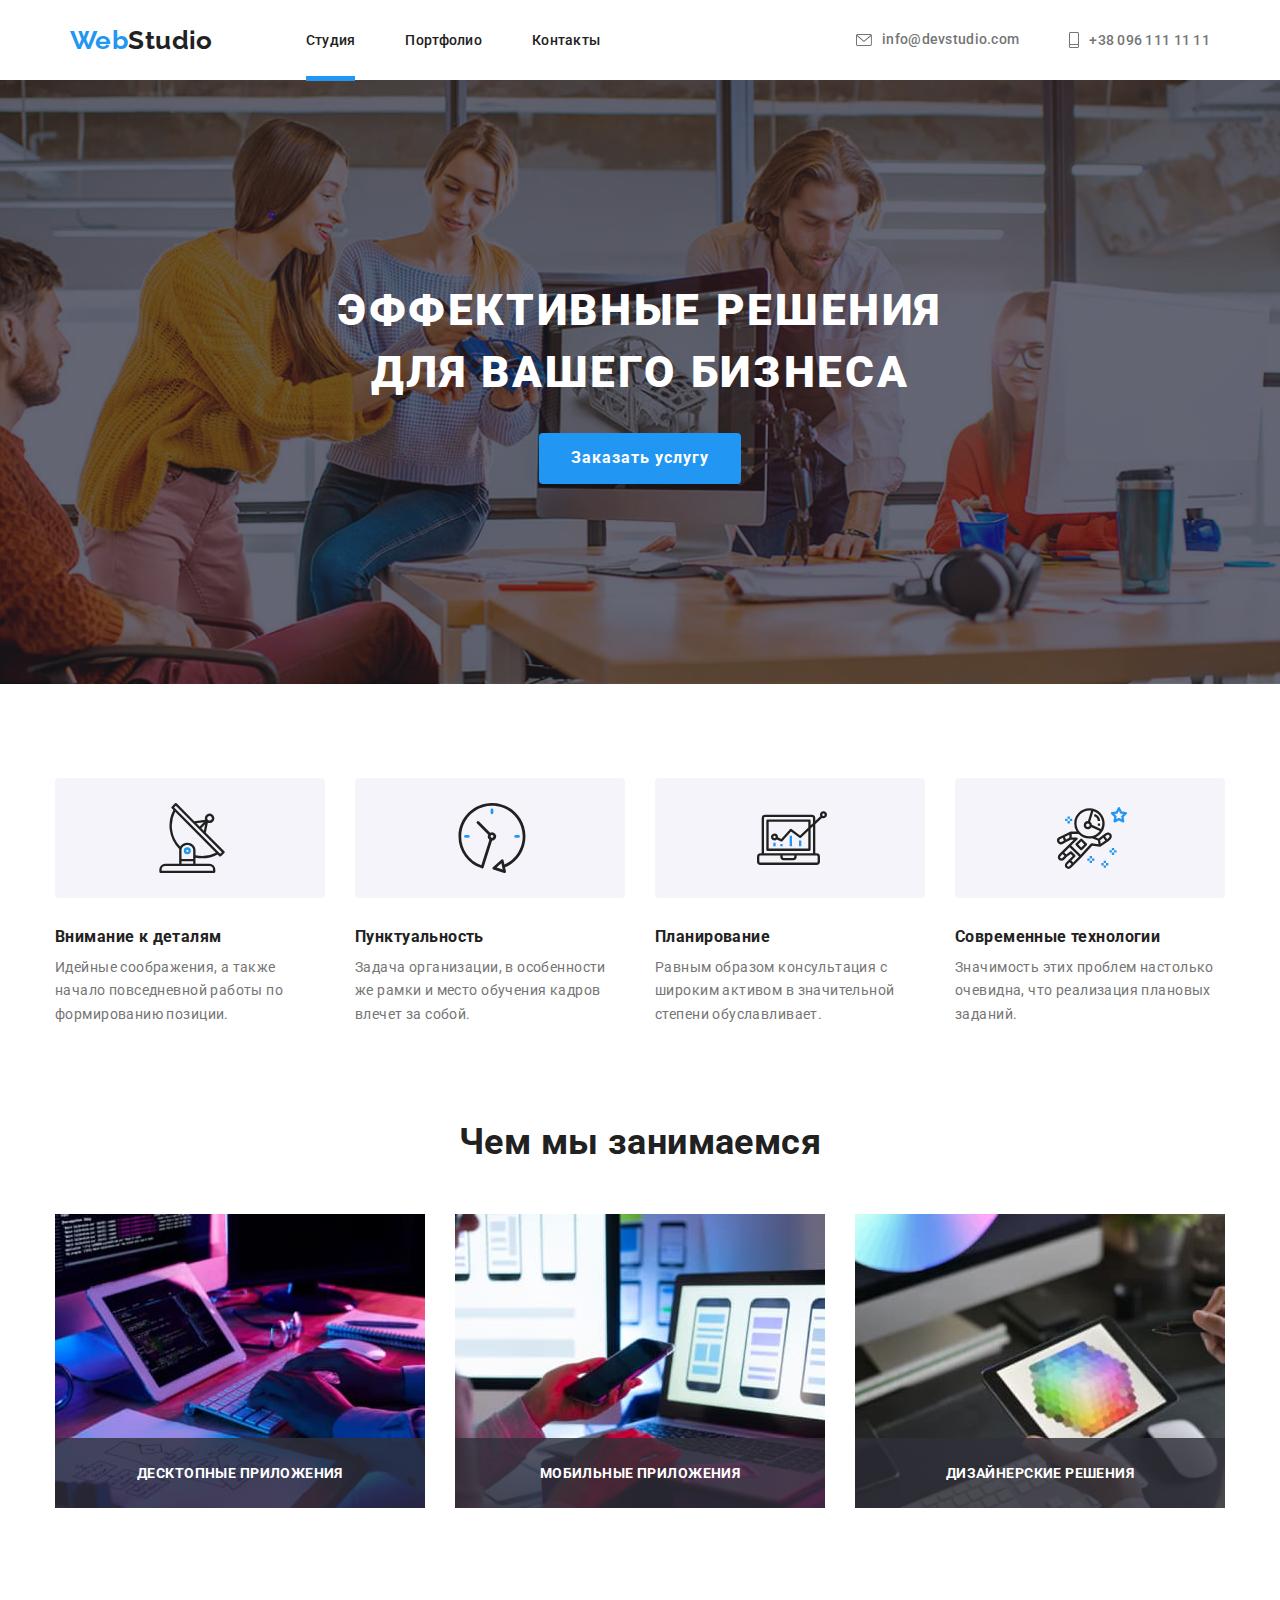
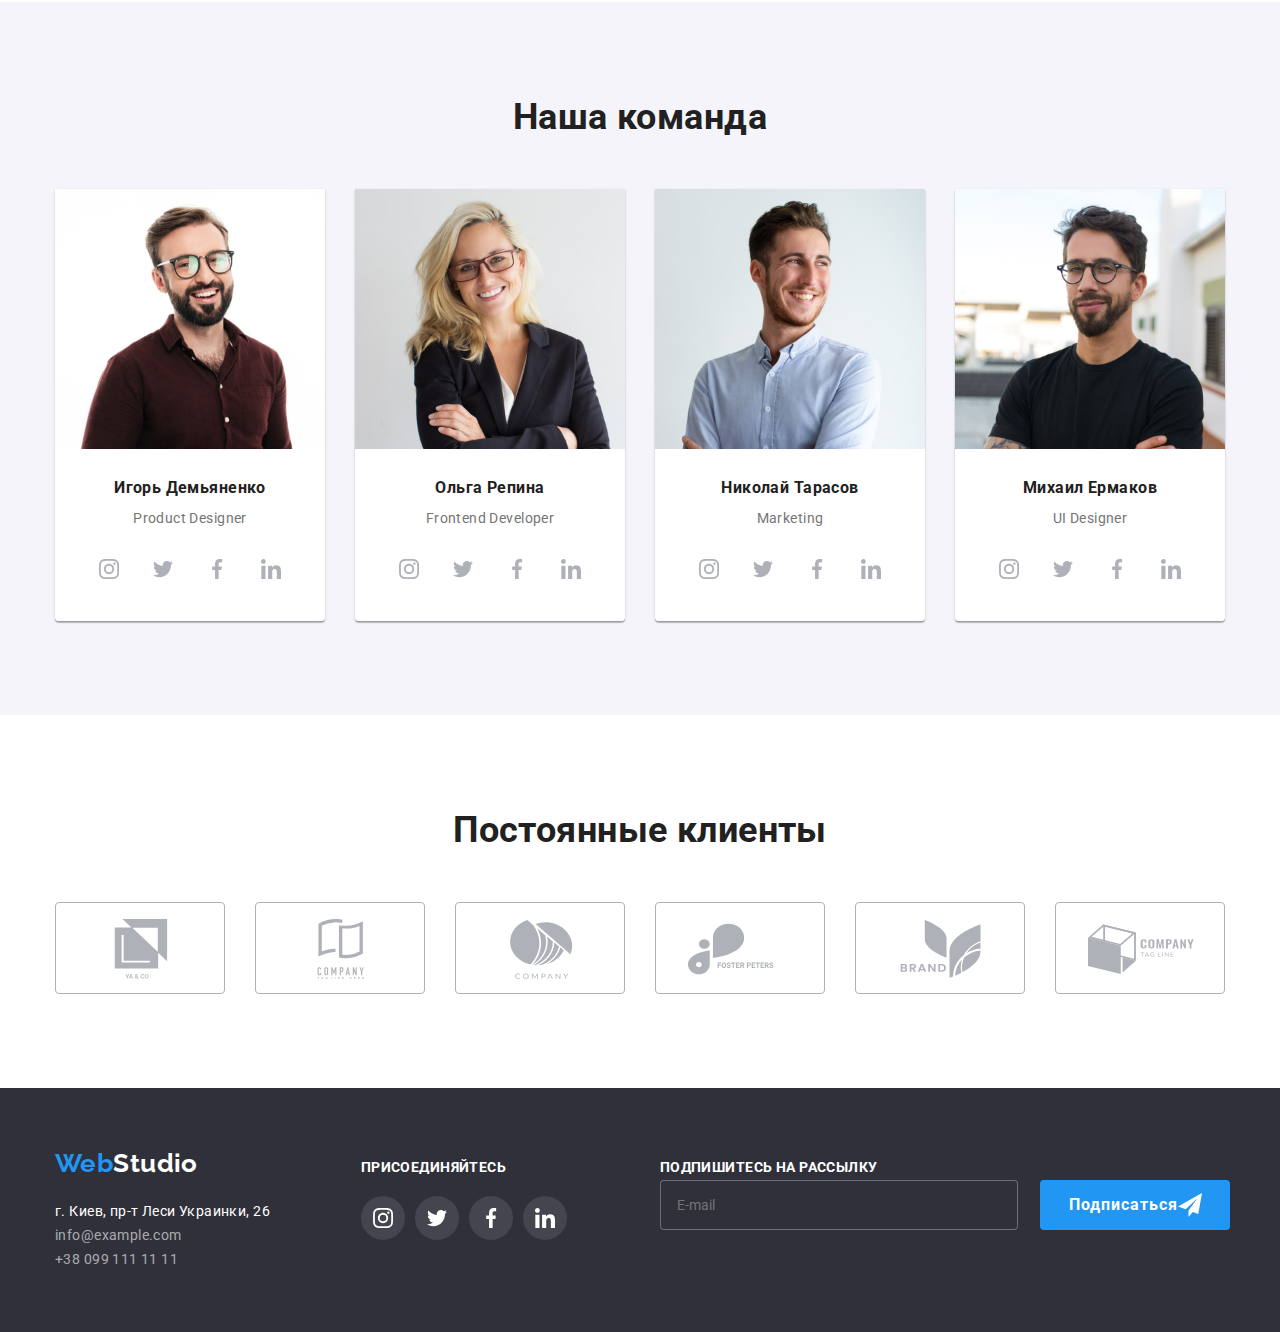
==== commit 3bc44872: "added changes" ====
--- a/index.html
+++ b/index.html
@@ -47,34 +47,33 @@
                 <div class="modal"> 
                     <button type="button" class="close" data-modal-close>
                     <svg class="close-item" width="17" height="17" >
-                        <use href="./images/icons-second.svg#icon-close-black-18dp-2-1"></use></button>     
+                        <use href="./images/icons-second.svg#icon-close-black-18dp-2-1"></use></svg></button>     
                         <form name="backdrop-form" autocomplete="on" novalidate class="backdrop-form">
-                            <p class="backdrop-form__title">Оставьте свои данные, мы вам перезвоним</p>
-                       
-                            <label >
-                               <p class="backdrop-form__description">Имя</p> 
-                               <div class="backdrop-form__label">
+                            <p class="backdrop-form__title">Оставьте свои данные, мы вам перезвоним</p>                       
+                            <label class="backdrop-form__field">
+                               <span class="backdrop-form__description">Имя</span>                                
                                 <input type="text" name="backdrop-username" class="backdrop-form__input" autofocus/>
-                                <svg width="18" height="18" class="backdrop-form__icon" ><use href="./images/icons-second.svg#icon-person-black"></use></svg>
-                               </div>
-                              
+                                <span class="backdrop-form__icon">
+                                    <svg width="18" height="18" ><use href="./images/icons-second.svg#icon-person-black"></use></svg>
+                                </span>                               
+                                                             
                             </label>  
-                            <label >
-                                <p class="backdrop-form__description">Телефон</p> 
-                                <div class="backdrop-form__label">
-                                    <input type="tel" name="backdrop-tel" class="backdrop-form__input"/>
-                                    <svg width="18" height="18" class="backdrop-form__icon" ><use href="./images/icons-second.svg#icon-phone-black"></use></svg>
-                                </div>  
+                            <label class="backdrop-form__field">
+                                <span class="backdrop-form__description">Телефон</span>                                
+                                <input type="tel" name="backdrop-tel" class="backdrop-form__input"/>                                
+                                <span class="backdrop-form__icon">
+                                    <svg width="18" height="18" ><use href="./images/icons-second.svg#icon-phone-black"></use></svg>
+                                </span>
                             </label>                      
-                             <label >
-                                <p class="backdrop-form__description">Почта</p> 
-                                <div class="backdrop-form__label">
+                             <label class="backdrop-form__field">
+                                <span class="backdrop-form__description">Почта</span>                                 
                                     <input type="email" name="backdrop-email" class="backdrop-form__input"/>
-                                    <svg width="18" height="18" class="backdrop-form__icon" ><use href="./images/icons-second.svg#icon-email-black"></use></svg>
-                                </div>                               
+                                   <span class="backdrop-form__icon">
+                                        <svg width="18" height="18"><use href="./images/icons-second.svg#icon-email-black"></use></svg>
+                                    </span>                                                               
                              </label>  
                              <label >
-                                <p class="backdrop-form__description">Коментарий</p> 
+                                <span class="backdrop-form__description">Коментарий</span> 
                                 <textarea name="comments" class="backdrop-form__area" placeholder="Введите текст"></textarea>
                             </label> 
                              <label class="backdrop-form__check">
@@ -170,26 +169,26 @@
                         <h3 class="feature-list__title">Игорь Демьяненко</h3>
                         <p>Product Designer</p> 
                         <ul class="feature-list__network">
-                            <li class="feature-list__margin"><a class="feature-list__icon" href="" >
+                            <li class="feature-list__margin"><a class="feature-list__icon" href="">
                                 <svg class="feature-list__svg" width="20" height="20" >
                                     <use href="./images/icons.svg#icon-instagram"></use>
                                 </svg></a>
-                                <li class="feature-list__margin"><a class="feature-list__icon" href="" >
-                                    <svg class="feature-list__svg" width="20" height="20" >
-                                        <use href="./images/icons.svg#icon-twitter"></use>
-                                    </svg></a>
-                                </li>
-                                <li class="feature-list__margin"><a class="feature-list__icon" href="" >
-                                    <svg class="feature-list__svg" width="20" height="20" >
-                                        <use href="./images/icons.svg#icon-facebook"></use>
-                                    </svg></a>
-                                </li>
-                                <li class="feature-list__margin"><a class="feature-list__icon" href="" >
-                                    <svg class="feature-list__svg" width="20" height="20" >
-                                        <use href="./images/icons.svg#icon-linkedin"></use>
-                                    </svg> </a>
-                                </li>
-                            </li>
+                            </li>                                                        
+                            <li class="feature-list__margin"><a class="feature-list__icon" href="" >
+                                <svg class="feature-list__svg" width="20" height="20" >
+                                    <use href="./images/icons.svg#icon-twitter"></use>
+                                </svg></a>
+                            </li>
+                            <li class="feature-list__margin"><a class="feature-list__icon" href="" >
+                                <svg class="feature-list__svg" width="20" height="20" >
+                                    <use href="./images/icons.svg#icon-facebook"></use>
+                                </svg></a>
+                            </li>
+                            <li class="feature-list__margin"><a class="feature-list__icon" href="" >
+                                <svg class="feature-list__svg" width="20" height="20" >
+                                    <use href="./images/icons.svg#icon-linkedin"></use>
+                                </svg> </a>
+                            </li>                            
                         </ul>
                     </div>
                 </li>
@@ -232,22 +231,22 @@
                                 <svg class="feature-list__svg" width="20" height="20" >
                                     <use href="./images/icons.svg#icon-instagram"></use>
                                 </svg></a>
-                                <li class="feature-list__margin"><a class="feature-list__icon" href="" >
-                                    <svg class="feature-list__svg" width="20" height="20" >
-                                        <use href="./images/icons.svg#icon-twitter"></use>
-                                    </svg></a>
-                                </li>
-                                <li class="feature-list__margin"><a class="feature-list__icon" href="" >
-                                    <svg class="feature-list__svg" width="20" height="20" >
-                                        <use href="./images/icons.svg#icon-facebook"></use>
-                                    </svg></a>
-                                </li>
-                                <li class="feature-list__margin"><a class="feature-list__icon" href="" >
-                                    <svg class="feature-list__svg" width="20" height="20" >
-                                        <use href="./images/icons.svg#icon-linkedin"></use>
-                                    </svg> </a>
-                                </li>
-                            </li>
+                            </li>                            
+                            <li class="feature-list__margin"><a class="feature-list__icon" href="" >
+                                <svg class="feature-list__svg" width="20" height="20" >
+                                    <use href="./images/icons.svg#icon-twitter"></use>
+                                </svg></a>
+                            </li>
+                            <li class="feature-list__margin"><a class="feature-list__icon" href="" >
+                                <svg class="feature-list__svg" width="20" height="20" >
+                                    <use href="./images/icons.svg#icon-facebook"></use>
+                                </svg></a>
+                            </li>
+                            <li class="feature-list__margin"><a class="feature-list__icon" href="" >
+                                <svg class="feature-list__svg" width="20" height="20" >
+                                    <use href="./images/icons.svg#icon-linkedin"></use>
+                                </svg> </a>
+                            </li>                           
                         </ul>
                     </div>
                 </li>
@@ -257,26 +256,26 @@
                         <h3 class="feature-list__title">Михаил Ермаков</h3>
                         <p>UI Designer</p>
                         <ul class="feature-list__network">
-                            <li class="feature-list__margin"><a class="feature-list__icon" href="" >
+                            <li class="feature-list__margin"><a class="feature-list__icon" href="">
                                 <svg class="feature-list__svg" width="20" height="20" >
                                     <use href="./images/icons.svg#icon-instagram"></use>
                                 </svg></a>
-                                <li class="feature-list__margin"><a class="feature-list__icon" href="" >
-                                    <svg class="feature-list__svg" width="20" height="20" >
-                                        <use href="./images/icons.svg#icon-twitter"></use>
-                                    </svg></a>
-                                </li>
-                                <li class="feature-list__margin"><a class="feature-list__icon" href="" >
-                                    <svg class="feature-list__svg" width="20" height="20" >
-                                        <use href="./images/icons.svg#icon-facebook"></use>
-                                    </svg></a>
-                                </li>
-                                <li class="feature-list__margin"><a class="feature-list__icon" href="" >
-                                    <svg class="feature-list__svg" width="20" height="20" >
-                                        <use href="./images/icons.svg#icon-linkedin"></use>
-                                    </svg> </a>
-                                </li>
-                            </li>
+                            </li>                            
+                            <li class="feature-list__margin"><a class="feature-list__icon" href="" >
+                                <svg class="feature-list__svg" width="20" height="20" >
+                                    <use href="./images/icons.svg#icon-twitter"></use>
+                                </svg></a>
+                            </li>
+                            <li class="feature-list__margin"><a class="feature-list__icon" href="" >
+                                <svg class="feature-list__svg" width="20" height="20" >
+                                    <use href="./images/icons.svg#icon-facebook"></use>
+                                </svg></a>
+                            </li>
+                            <li class="feature-list__margin"><a class="feature-list__icon" href="" >
+                                <svg class="feature-list__svg" width="20" height="20" >
+                                    <use href="./images/icons.svg#icon-linkedin"></use>
+                                </svg> </a>
+                            </li>                        
                         </ul>
                     </div>
                 </li>
@@ -342,32 +341,32 @@
                         <svg class="footer-list__contact" width="20" height="20" >
                             <use href="./images/icons.svg#icon-instagram"></use>
                         </svg></a>
-                        <li class="footer-list__margin"><a class="footer-list__icon" href="" >
-                            <svg class="footer-list__contact" width="20" height="20" >
-                                <use href="./images/icons.svg#icon-twitter"></use>
-                            </svg></a>
-                        </li>
-                        <li class="footer-list__margin"><a class="footer-list__icon" href="" >
-                            <svg class="footer-list__contact" width="20" height="20" >
-                                <use href="./images/icons.svg#icon-facebook"></use>
-                            </svg></a>
-                        </li>
-                        <li class="footer-list__margin"><a class="footer-list__icon" href="" >
-                            <svg class="footer-list__contact" width="20" height="20" >
-                                <use href="./images/icons.svg#icon-linkedin"></use>
-                            </svg> </a>
-                        </li>
+                    </li>
+                    <li class="footer-list__margin"><a class="footer-list__icon" href="" >
+                        <svg class="footer-list__contact" width="20" height="20" >
+                            <use href="./images/icons.svg#icon-twitter"></use>
+                        </svg></a>
+                    </li>
+                    <li class="footer-list__margin"><a class="footer-list__icon" href="" >
+                        <svg class="footer-list__contact" width="20" height="20" >
+                            <use href="./images/icons.svg#icon-facebook"></use>
+                        </svg></a>
+                    </li>
+                    <li class="footer-list__margin"><a class="footer-list__icon" href="" >
+                        <svg class="footer-list__contact" width="20" height="20" >
+                            <use href="./images/icons.svg#icon-linkedin"></use>
+                        </svg> </a>
                     </li>
                 </ul>
                 </div>            
                 <form name="footer-form" autocomplete="on" novalidate class="footer-form">
                
                     <label>
-                       <p class="footer-form__subscribe">Подпишитесь на рассылку</p> 
+                       <span class="footer-form__subscribe">Подпишитесь на рассылку</span> 
                       <input type="email" name="email"  placeholder="E-mail"/>
                     </label>          
                     <button type="submit" class="footer-form__button">Подписаться<svg width="24" height="24" >
-                            <use href="./images/icons-second.svg#icon-icon-send"></use>
+                            <use href="./images/icons-second.svg#icon-icon-send"></use></svg>
                     </button>
                 </form>
     
--- a/css/main.min.css
+++ b/css/main.min.css
@@ -3,5 +3,5 @@
  Consolas,  'Liberation Mono',  Menlo,- monospace;font-size:1em}small{font-size:80%}sub,sup{font-size:75%;line-height:0;position:relative;vertical-align:baseline}sub{bottom:-0.25em}sup{top:-0.5em}table{text-indent:0;border-color:inherit}button,input,optgroup,select,textarea{font-family:inherit;font-size:100%;line-height:1.15;margin:0}button,select{text-transform:none}button,[type='button'],[type='reset'],[type='submit']{-webkit-appearance:button}::-moz-focus-inner{border-style:none;padding:0}:-moz-focusring{outline:1px dotted ButtonText}:-moz-ui-invalid{box-shadow:none}legend{padding:0}progress{vertical-align:baseline}::-webkit-inner-spin-button,::-webkit-outer-spin-button{height:auto}[type='search']{-webkit-appearance:textfield;outline-offset:-2px}::-webkit-search-decoration{-webkit-appearance:none}::-webkit-file-upload-button{-webkit-appearance:button;font:inherit}summary{display:list-item}.nav-list,.contact-nav,.feature-list,.feature-list__network,.presentation__greed,.contact-footer,.contact-footer:not(:last-child),.footer-list,.button-filter,.cards-list__item{padding:0;margin:0;list-style:none}.backdrop-form__hiden,.visually-hidden{position:absolute;width:1px;height:1px;margin:-1px;padding:0;overflow:hidden;border:0;clip:rect(0 0 0 0)}.logo{color:#2196F3;font-family:raleway,sans-serif;text-decoration:none;font-weight:700;font-size:26px;line-height:1.2;margin-right:93px}.logo__accent{color:#212121}.nav-list{display:-webkit-box;display:-ms-flexbox;display:flex}.nav-list__item:not(:last-child){margin-right:50px}.nav-list__link{color:#212121;font-family:Roboto,sans-serif;font-weight:500;line-height:1.2;letter-spacing:0.02em;text-decoration:none;padding-top:32px;padding-bottom:32px;display:-webkit-box;display:-ms-flexbox;display:flex;position:relative;-webkit-transform:scale(1);transform:scale(1);-webkit-transition-duration:250ms;transition-duration:250ms;-webkit-transition-timing-function:cubic-bezier(0.4, 0, 0.2, 1);transition-timing-function:cubic-bezier(0.4, 0, 0.2, 1)}.nav-list__link:hover::after{opacity:1}.nav-list__link::after{content:'';position:absolute;display:block;width:100%;height:5px;background-color:#2196F3;left:0;bottom:5px;opacity:0}.nav-list__active::after{opacity:1;bottom:0}.nav-list__active:hover::after{bottom:5px}.contact-nav{display:-webkit-box;display:-ms-flexbox;display:flex;margin-left:auto}.contact-nav__item:not(:last-child){margin-right:50px}.contact-nav__link{display:-webkit-box;display:-ms-flexbox;display:flex;-webkit-box-align:center;-ms-flex-align:center;align-items:center;color:#757575;text-decoration:none;font-weight:500;line-height:1.1;letter-spacing:0.02em;-webkit-transform:scale(1);transform:scale(1);-webkit-transition-duration:250ms;transition-duration:250ms;-webkit-transition-timing-function:cubic-bezier(0.4, 0, 0.2, 1);transition-timing-function:cubic-bezier(0.4, 0, 0.2, 1)}.contact-nav__link:hover,.contact-nav__link:focus{color:#2196F3;-webkit-transform:scale(1.15);transform:scale(1.15);-webkit-transition-duration:250ms;transition-duration:250ms;-webkit-transition-timing-function:cubic-bezier(0.4, 0, 0.2, 1);transition-timing-function:cubic-bezier(0.4, 0, 0.2, 1)}.contact-nav__icon{fill:currentColor;margin-right:10px}.page-header{height:80px}.container-header{display:-webkit-box;display:-ms-flexbox;display:flex;width:1170px;padding-left:15px;padding-right:15px;margin-left:auto;margin-right:auto;-webkit-box-align:center;-ms-flex-align:center;align-items:center;border-bottom:1px solid #ECECEC}.nav{display:-webkit-box;display:-ms-flexbox;display:flex;-webkit-box-align:center;-ms-flex-align:center;align-items:center}.main-nav{display:-webkit-box;display:-ms-flexbox;display:flex;-webkit-box-align:center;-ms-flex-align:center;align-items:center}.backdrop{position:fixed;top:0;left:0;width:100vw;height:100vh;background-color:rgba(0,0,0,0.2);z-index:99;opacity:0;pointer-events:none;-webkit-transform:scale(0);transform:scale(0);-webkit-transition-duration:250ms;transition-duration:250ms;-webkit-transition-timing-function:cubic-bezier(0.4, 0, 0.2, 1);transition-timing-function:cubic-bezier(0.4, 0, 0.2, 1)}.modal{position:absolute;width:528px;height:581px;border-radius:4px;background-color:#fff;-webkit-transform:scale(1);transform:scale(1);-webkit-transition-duration:250ms;transition-duration:250ms;-webkit-transition-timing-function:cubic-bezier(0.4, 0, 0.2, 1);transition-timing-function:cubic-bezier(0.4, 0, 0.2, 1);top:50%;left:50%;-webkit-transform:translate(-50%, -50%);transform:translate(-50%, -50%)}.close{border:1px solid rgba(0,0,0,0.1);background-color:#fff;width:30px;height:30px;border-radius:50%;position:absolute;top:8px;right:8px}.close-item{display:-webkit-box;display:-ms-flexbox;display:flex;-webkit-box-align:center;-ms-flex-align:center;align-items:center;-webkit-box-pack:center;-ms-flex-pack:center;justify-content:center;cursor:pointer;-webkit-transform:translate(25%, 0);transform:translate(25%, 0)}.close-item:hover{fill:#2196F3}.backdrop-form{width:528px;height:581px;-webkit-box-shadow:0px 1px 3px rgba(0,0,0,0.12),0px 1px 1px rgba(0,0,0,0.14),0px 2px 1px rgba(0,0,0,0.2);box-shadow:0px 1px 3px rgba(0,0,0,0.12),0px 1px 1px rgba(0,0,0,0.14),0px 2px 1px rgba(0,0,0,0.2);border-radius:4px;padding:40px}.backdrop-form__title{font-weight:bold;font-size:20px;line-height:1.2;text-align:center;color:#212121;margin-bottom:12px}.backdrop-form__description{font-size:12px;line-height:1.2;letter-spacing:0.01em;color:#757575;text-align:left;margin-bottom:4px}.backdrop-form__input{width:100%;border:1px solid rgba(33,33,33,0.2);border-radius:4px;height:41px;margin-bottom:10px;font-family:Roboto,sans-serif;color:#757575;font-size:12px;line-height:1.2;letter-spacing:0.01em;padding-left:42px}.backdrop-form__area{font-family:Roboto,sans-serif;color:#757575;font-size:12px;line-height:1.2;letter-spacing:0.01em;width:448px;height:120px;resize:none;padding-left:16px;padding-right:16px;padding-top:12px;padding-bottom:12px;display:-webkit-box;display:-ms-flexbox;display:flex;width:100%;border:1px solid rgba(33,33,33,0.2);border-radius:4px;height:120px;margin-bottom:20px}.backdrop-form__button{-webkit-box-shadow:0px 4px 4px rgba(0,0,0,0.15);box-shadow:0px 4px 4px rgba(0,0,0,0.15);margin-top:30px;background-color:#2196F3;color:#fff;cursor:pointer;font-weight:bold;font-size:16px;line-height:1.9;-webkit-box-align:center;-ms-flex-align:center;align-items:center;text-align:center;letter-spacing:0.06em;border-radius:4px;padding:10px 32px;border:none}.backdrop-form__hiden{margin:0;padding:0}.backdrop-form__check{position:relative}.backdrop-form__checkbox{position:absolute;top:0;left:-5%;width:16px;height:16px;background-image:url(../images/Vector.svg);background-size:contain;background-repeat:no-repeat}.backdrop-form__hiden:checked+.backdrop-form__checkbox{background-image:url(../images/icon-check.svg);background-size:contain;background-repeat:no-repeat}.backdrop-form__label{position:relative;padding:0;margin:0}.backdrop-form__icon{position:absolute;top:25%;left:15px;display:inline-block}.backdrop-form__input:focus,.backdrop-form__area:focus{outline:none;border-color:#2196F3}.backdrop-form__input:focus+.backdrop-form__icon{fill:#2196F3}.backdrop-form__contract:focus,.backdrop-form__contract:hover,.backdrop-form__contract{color:#2196F3}.hero{max-width:1600px;margin-left:auto;margin-right:auto;background-image:-webkit-gradient(linear, left top, right top, from(rgba(47,48,58,0.4)), to(rgba(47,48,58,0.4))),url(../../images/hero-background.jpg);background-image:linear-gradient(to right, rgba(47,48,58,0.4), rgba(47,48,58,0.4)),url(../../images/hero-background.jpg);background-position:center;background-size:cover;background-repeat:no-repeat;background-color:#2F303A;text-align:center;padding:200px 0}.hero__title{color:#fff;font-weight:900;font-size:44px;line-height:1.4;text-align:center;letter-spacing:0.06em;text-transform:uppercase;width:696px;margin:0 auto;margin-bottom:30px}.button-primary{background-color:#2196F3;color:#fff;cursor:pointer;font-weight:bold;font-size:16px;line-height:1.9;-webkit-box-align:center;-ms-flex-align:center;align-items:center;text-align:center;letter-spacing:0.06em;border-radius:4px;padding:10px 32px;border:none}.section{padding-top:94px;padding-bottom:94px}.section-advantages{padding-bottom:0}.section-title{color:#212121;font-weight:bold;font-size:36px;line-height:1.2;text-align:center;margin-bottom:50px}.container{width:1200px;padding-left:15px;padding-right:15px;margin-left:auto;margin-right:auto}.feature-list{display:-webkit-box;display:-ms-flexbox;display:flex;margin:0;padding:0}.feature-list__greed{width:calc((100% - 90px)/4)}.feature-list__greed:not(:last-child){margin-right:30px}.feature-list__title{color:#212121;font-weight:bold;line-height:1.1;margin-bottom:10px}.feature-list__image{width:270px;height:120px;background-color:#F5F4FA;border-radius:4px;padding-left:102px;padding-right:102px;padding-top:25px;padding-bottom:25px;margin-bottom:30px}.feature-list__bacground{width:70px;height:70px}.centre{text-align:center;-webkit-box-shadow:0px 1px 3px rgba(0,0,0,0.12),0px 1px 1px rgba(0,0,0,0.14),0px 2px 1px rgba(0,0,0,0.2);box-shadow:0px 1px 3px rgba(0,0,0,0.12),0px 1px 1px rgba(0,0,0,0.14),0px 2px 1px rgba(0,0,0,0.2);border-radius:0px 0px 4px 4px;width:calc((100% - 90px)/4)}.section-background{background-color:#F5F4FA}.feature-list__comands{background-color:#fff;padding-top:30px;padding-bottom:30px;border-radius:0px 0px 4px 4px}.feature-list__network{display:-webkit-box;display:-ms-flexbox;display:flex;background-color:#fff;-webkit-box-pack:center;-ms-flex-pack:center;justify-content:center;margin-top:16px}.feature-list__margin:not(:last-child){margin-right:10px}.feature-list__icon{display:-webkit-box;display:-ms-flexbox;display:flex;height:44px;width:44px;background-color:#fff;border-radius:50%;-webkit-transform:rotate(0deg);transform:rotate(0deg);-webkit-transition-duration:250ms;transition-duration:250ms;-webkit-transition-timing-function:cubic-bezier(0.4, 0, 0.2, 1);transition-timing-function:cubic-bezier(0.4, 0, 0.2, 1)}.feature-list__icon:hover,.feature-list__icon:focus{background-color:#2196F3;-webkit-transform:rotate(360deg);transform:rotate(360deg);-webkit-transition-duration:250ms;transition-duration:250ms;-webkit-transition-timing-function:cubic-bezier(0.4, 0, 0.2, 1);transition-timing-function:cubic-bezier(0.4, 0, 0.2, 1)}.feature-list__icon:hover>.feature-list__svg,.feature-list__icon:focus>.feature-list__svg{fill:#fff}.feature-list__svg{margin:auto;fill:#AFB1B8}.presentation__greed{width:calc((100% - 60px)/3)}.presentation__greed:not(:last-child){margin-right:30px}.presentation__image{position:relative}.presentation__title{text-transform:uppercase;color:#fff;font-weight:bold;line-height:1.2;font-size:14px;position:absolute;bottom:0;width:370px;height:70px;background:rgba(47,48,58,0.8);display:-webkit-box;display:-ms-flexbox;display:flex;-webkit-box-pack:center;-ms-flex-pack:center;justify-content:center;-webkit-box-align:center;-ms-flex-align:center;align-items:center}.clients-list{display:-webkit-box;display:-ms-flexbox;display:flex}.clients-list__margin{display:-webkit-box;display:-ms-flexbox;display:flex}.clients-list__margin:not(:last-child){margin-right:30px}.clients-list__clients{width:170px;height:92px;background-color:#fff;border-radius:4px;padding-left:32px;padding-right:32px;padding-top:16px;padding-bottom:16px;border:1px solid #AFB1B8;-webkit-box-sizing:border-box;box-sizing:border-box;-webkit-transform:translate(0px, 0px);transform:translate(0px, 0px);-webkit-transition-duration:250ms;transition-duration:250ms;-webkit-transition-timing-function:cubic-bezier(0.4, 0, 0.2, 1);transition-timing-function:cubic-bezier(0.4, 0, 0.2, 1)}.clients-list__clients:hover>.bacground-clients,.clients-list__clients:focus>.bacground-clients{fill:#2196F3}.clients-list__clients:focus,.clients-list__clients:hover{border:1px solid #2196F3;-webkit-transform:translate(0px, 20px);transform:translate(0px, 20px);-webkit-transition-duration:250ms;transition-duration:250ms;-webkit-transition-timing-function:cubic-bezier(0.4, 0, 0.2, 1);transition-timing-function:cubic-bezier(0.4, 0, 0.2, 1)}.clients-list__bacground{width:106px;height:60px;fill:#AFB1B8;margin:auto}.footer{padding-top:60px;padding-bottom:60px;background-color:#2F303A}.container-footer{width:1200px;margin:0;padding:0;padding-left:15px;padding-right:15px;margin-left:auto;margin-right:auto;display:-webkit-box;display:-ms-flexbox;display:flex;-webkit-box-align:baseline;-ms-flex-align:baseline;align-items:baseline}.footer-left{margin-right:70px}.logo__footer{color:#fff}.footer-address{color:#fff;font-style:normal;margin-top:20px}.contact-footer__link{color:rgba(255,255,255,0.6);text-decoration:none}.collor-address{color:#fff}.contact-footer:not(:last-child){margin-bottom:9px}.text-footer{text-transform:uppercase;font-weight:700;font-size:14px;line-height:1.1;letter-spacing:0.03em;color:#fff;margin-bottom:20px}.footer-right{margin-right:93px}.footer-list{display:-webkit-box;display:-ms-flexbox;display:flex}.footer-list__icon{display:-webkit-box;display:-ms-flexbox;display:flex;height:44px;width:44px;background-color:rgba(255,255,255,0.1);border-radius:50%;-webkit-transform:rotate(0deg);transform:rotate(0deg);-webkit-transition-duration:250ms;transition-duration:250ms;-webkit-transition-timing-function:cubic-bezier(0.4, 0, 0.2, 1);transition-timing-function:cubic-bezier(0.4, 0, 0.2, 1)}.footer-list__icon:hover,.footer-list__icon:focus{background-color:#2196F3;-webkit-transform:rotate(360deg);transform:rotate(360deg);-webkit-transition-duration:250ms;transition-duration:250ms;-webkit-transition-timing-function:cubic-bezier(0.4, 0, 0.2, 1);transition-timing-function:cubic-bezier(0.4, 0, 0.2, 1)}.footer-list__margin:not(:last-child){margin-right:10px}.footer-list__contact{margin:auto;fill:#fff}.footer-form{display:-webkit-box;display:-ms-flexbox;display:flex;width:570px;-webkit-box-align:end;-ms-flex-align:end;align-items:flex-end}.footer-form input{width:358px;height:50px;border:1px solid rgba(255,255,255,0.3);background-color:#2F303A;border-radius:4px;padding-left:16px;color:#fff;margin-right:12px}.footer-form__subscribe{text-transform:uppercase;font-weight:bold;line-height:1.2;color:#fff;margin-bottom:20px}.footer-form__button{display:-webkit-box;display:-ms-flexbox;display:flex;-webkit-box-pack:justify;-ms-flex-pack:justify;justify-content:space-between;width:200px;background-color:#2196F3;color:#fff;cursor:pointer;font-weight:bold;font-size:16px;line-height:1.9;-webkit-box-align:center;-ms-flex-align:center;align-items:center;letter-spacing:0.06em;border-radius:4px;padding:10px 28px 10px 29px;border:none}.logo-secondary{color:#212121}.button-filter{display:-webkit-box;display:-ms-flexbox;display:flex;-webkit-box-pack:center;-ms-flex-pack:center;justify-content:center}.button-filter__list:not(:last-child){margin-right:8px}.button-filter__decoration{background-color:#F5F4FA;color:#212121;cursor:pointer;font-weight:500;font-size:16px;line-height:1.6;text-align:center;border-radius:4px;padding:6px 22px;border:none;-webkit-transform:translate(0px, 0px);transform:translate(0px, 0px);-webkit-transition-duration:250ms;transition-duration:250ms;-webkit-transition-timing-function:cubic-bezier(0.4, 0, 0.2, 1);transition-timing-function:cubic-bezier(0.4, 0, 0.2, 1)}.button-filter__decoration:hover,.button-filter__decoration:focus,.button-filter__carrent{background-color:#2196F3;color:#fff;-webkit-box-shadow:0px 3px 1px rgba(0,0,0,0.1),0px 1px 2px rgba(0,0,0,0.08),0px 2px 2px rgba(0,0,0,0.12);box-shadow:0px 3px 1px rgba(0,0,0,0.1),0px 1px 2px rgba(0,0,0,0.08),0px 2px 2px rgba(0,0,0,0.12);-webkit-transform:translate(0px, -5px);transform:translate(0px, -5px);-webkit-transition-duration:250ms;transition-duration:250ms;-webkit-transition-timing-function:cubic-bezier(0.4, 0, 0.2, 1);transition-timing-function:cubic-bezier(0.4, 0, 0.2, 1)}.cards-list{display:-webkit-box;display:-ms-flexbox;display:flex;-ms-flex-wrap:wrap;flex-wrap:wrap;margin-top:50px;-webkit-box-sizing:border-box;box-sizing:border-box}.cards-list__item{margin-right:30px;margin-bottom:30px;outline:1px solid #EEEEEE;width:calc((100% - 60px)/3)}.cards-list__item:nth-child(3n){margin-right:0}.cards-list__item:nth-last-child(-n+3){margin-bottom:0}.cards-list__shadow{text-decoration:none;display:block;margin:0;padding:0}.cards-list__shadow:hover,.cards-list__shadow:focus{-webkit-box-shadow:0px 1px 1px rgba(0,0,0,0.12),0px 4px 4px rgba(0,0,0,0.06),1px 4px 6px rgba(0,0,0,0.16);box-shadow:0px 1px 1px rgba(0,0,0,0.12),0px 4px 4px rgba(0,0,0,0.06),1px 4px 6px rgba(0,0,0,0.16)}.cards-list__shadow:hover .thamb__overlay-text{-webkit-transform:translate(0, 0);transform:translate(0, 0);-webkit-transition:-webkit-transform 250ms cubic-bezier(0.4, 0, 0.2, 1);transition:-webkit-transform 250ms cubic-bezier(0.4, 0, 0.2, 1);transition:transform 250ms cubic-bezier(0.4, 0, 0.2, 1);transition:transform 250ms cubic-bezier(0.4, 0, 0.2, 1), -webkit-transform 250ms cubic-bezier(0.4, 0, 0.2, 1)}.thamb{position:relative;overflow:hidden}.thamb__overlay-text{position:absolute;top:0;left:0;width:100%;height:100%;background-color:#2196F3;-webkit-transform:translate(0, 100%);transform:translate(0, 100%);-webkit-transition:-webkit-transform 250ms cubic-bezier(0.4, 0, 0.2, 1);transition:-webkit-transform 250ms cubic-bezier(0.4, 0, 0.2, 1);transition:transform 250ms cubic-bezier(0.4, 0, 0.2, 1);transition:transform 250ms cubic-bezier(0.4, 0, 0.2, 1), -webkit-transform 250ms cubic-bezier(0.4, 0, 0.2, 1);font-size:18px;line-height:1.6;color:#fff;padding:63px 24px}.cards-list__wrapper{padding:20px 24px}.cards-list__title{color:#212121;font-weight:bold;font-size:18px;line-height:2;letter-spacing:0.06em;margin:0}.cards-list__text{color:#757575}html{-webkit-box-sizing:border-box;box-sizing:border-box}*,*::before,*::after{-webkit-box-sizing:inherit;box-sizing:inherit;padding:0;margin:0}body{color:#757575;background-color:#fff;font-family:Roboto,sans-serif;font-size:14px;line-height:1.7;letter-spacing:0.03em}img{margin:0;padding:0;display:block;min-width:100%;height:auto}
+ monospace;font-size:1em}small{font-size:80%}sub,sup{font-size:75%;line-height:0;position:relative;vertical-align:baseline}sub{bottom:-0.25em}sup{top:-0.5em}table{text-indent:0;border-color:inherit}button,input,optgroup,select,textarea{font-family:inherit;font-size:100%;line-height:1.15;margin:0}button,select{text-transform:none}button,[type='button'],[type='reset'],[type='submit']{-webkit-appearance:button}::-moz-focus-inner{border-style:none;padding:0}:-moz-focusring{outline:1px dotted ButtonText}:-moz-ui-invalid{box-shadow:none}legend{padding:0}progress{vertical-align:baseline}::-webkit-inner-spin-button,::-webkit-outer-spin-button{height:auto}[type='search']{-webkit-appearance:textfield;outline-offset:-2px}::-webkit-search-decoration{-webkit-appearance:none}::-webkit-file-upload-button{-webkit-appearance:button;font:inherit}summary{display:list-item}.nav-list,.contact-nav,.feature-list,.feature-list__network,.presentation__greed,.contact-footer,.contact-footer:not(:last-child),.footer-list,.button-filter,.cards-list__item{padding:0;margin:0;list-style:none}.backdrop-form__hiden,.visually-hidden{position:absolute;width:1px;height:1px;margin:-1px;padding:0;overflow:hidden;border:0;clip:rect(0 0 0 0)}.logo{color:#2196F3;font-family:raleway,sans-serif;text-decoration:none;font-weight:700;font-size:26px;line-height:1.2;margin-right:93px}.logo__accent{color:#212121}.nav-list{display:-webkit-box;display:-ms-flexbox;display:flex}.nav-list__item:not(:last-child){margin-right:50px}.nav-list__link{color:#212121;font-family:Roboto,sans-serif;font-weight:500;line-height:1.2;letter-spacing:0.02em;text-decoration:none;padding-top:32px;padding-bottom:32px;display:-webkit-box;display:-ms-flexbox;display:flex;position:relative;-webkit-transform:scale(1);transform:scale(1);-webkit-transition-duration:250ms;transition-duration:250ms;-webkit-transition-timing-function:cubic-bezier(0.4, 0, 0.2, 1);transition-timing-function:cubic-bezier(0.4, 0, 0.2, 1)}.nav-list__link:hover::after{opacity:1}.nav-list__link::after{content:'';position:absolute;display:block;width:100%;height:5px;background-color:#2196F3;left:0;bottom:5px;opacity:0}.nav-list__active::after{opacity:1;bottom:0}.nav-list__active:hover::after{bottom:5px}.contact-nav{display:-webkit-box;display:-ms-flexbox;display:flex;margin-left:auto}.contact-nav__item:not(:last-child){margin-right:50px}.contact-nav__link{display:-webkit-box;display:-ms-flexbox;display:flex;-webkit-box-align:center;-ms-flex-align:center;align-items:center;color:#757575;text-decoration:none;font-weight:500;line-height:1.1;letter-spacing:0.02em;-webkit-transform:scale(1);transform:scale(1);-webkit-transition-duration:250ms;transition-duration:250ms;-webkit-transition-timing-function:cubic-bezier(0.4, 0, 0.2, 1);transition-timing-function:cubic-bezier(0.4, 0, 0.2, 1)}.contact-nav__link:hover,.contact-nav__link:focus{color:#2196F3;-webkit-transform:scale(1.15);transform:scale(1.15);-webkit-transition-duration:250ms;transition-duration:250ms;-webkit-transition-timing-function:cubic-bezier(0.4, 0, 0.2, 1);transition-timing-function:cubic-bezier(0.4, 0, 0.2, 1)}.contact-nav__icon{fill:currentColor;margin-right:10px}.page-header{height:80px}.container-header{display:-webkit-box;display:-ms-flexbox;display:flex;width:1170px;padding-left:15px;padding-right:15px;margin-left:auto;margin-right:auto;-webkit-box-align:center;-ms-flex-align:center;align-items:center;border-bottom:1px solid #ECECEC}.nav{display:-webkit-box;display:-ms-flexbox;display:flex;-webkit-box-align:center;-ms-flex-align:center;align-items:center}.main-nav{display:-webkit-box;display:-ms-flexbox;display:flex;-webkit-box-align:center;-ms-flex-align:center;align-items:center}.backdrop{position:fixed;top:0;left:0;width:100vw;height:100vh;background-color:rgba(0,0,0,0.2);z-index:99;opacity:0;pointer-events:none;-webkit-transform:scale(0);transform:scale(0);-webkit-transition-duration:250ms;transition-duration:250ms;-webkit-transition-timing-function:cubic-bezier(0.4, 0, 0.2, 1);transition-timing-function:cubic-bezier(0.4, 0, 0.2, 1)}.modal{position:absolute;width:528px;height:581px;border-radius:4px;background-color:#fff;-webkit-transform:scale(1);transform:scale(1);-webkit-transition-duration:250ms;transition-duration:250ms;-webkit-transition-timing-function:cubic-bezier(0.4, 0, 0.2, 1);transition-timing-function:cubic-bezier(0.4, 0, 0.2, 1);top:50%;left:50%;-webkit-transform:translate(-50%, -50%);transform:translate(-50%, -50%)}.close{border:1px solid rgba(0,0,0,0.1);background-color:#fff;width:30px;height:30px;border-radius:50%;position:absolute;top:8px;right:8px}.close-item{display:-webkit-box;display:-ms-flexbox;display:flex;-webkit-box-align:center;-ms-flex-align:center;align-items:center;-webkit-box-pack:center;-ms-flex-pack:center;justify-content:center;cursor:pointer;-webkit-transform:translate(25%, 0);transform:translate(25%, 0)}.close-item:hover{fill:#2196F3}.backdrop-form{width:528px;height:581px;-webkit-box-shadow:0px 1px 3px rgba(0,0,0,0.12),0px 1px 1px rgba(0,0,0,0.14),0px 2px 1px rgba(0,0,0,0.2);box-shadow:0px 1px 3px rgba(0,0,0,0.12),0px 1px 1px rgba(0,0,0,0.14),0px 2px 1px rgba(0,0,0,0.2);border-radius:4px;padding:40px}.backdrop-form__title{font-weight:bold;font-size:20px;line-height:1.2;text-align:center;color:#212121;margin-bottom:12px}.backdrop-form__description{display:-webkit-box;display:-ms-flexbox;display:flex;font-size:12px;line-height:1.2;letter-spacing:0.01em;color:#757575;text-align:left;margin-bottom:4px}.backdrop-form__input{width:100%;border:1px solid rgba(33,33,33,0.2);border-radius:4px;height:41px;margin-bottom:10px;font-family:roboto,sans-serif;color:var(--primary-text-color);font-size:12px;line-height:1.2;letter-spacing:0.01em;padding-left:42px}.backdrop-form__input:focus{outline:none;border-color:#2196F3;-webkit-transition-property:border-color;transition-property:border-color;-webkit-transition-duration:250ms;transition-duration:250ms;-webkit-transition-timing-function:cubic-bezier(0.4, 0, 0.2, 1);transition-timing-function:cubic-bezier(0.4, 0, 0.2, 1)}.backdrop-form__area{font-family:Roboto,sans-serif;color:#757575;font-size:12px;line-height:1.2;letter-spacing:0.01em;width:448px;height:120px;resize:none;padding-left:16px;padding-right:16px;padding-top:12px;padding-bottom:12px;display:-webkit-box;display:-ms-flexbox;display:flex;width:100%;border:1px solid rgba(33,33,33,0.2);border-radius:4px;height:120px;margin-bottom:20px}.backdrop-form__button{-webkit-box-shadow:0px 4px 4px rgba(0,0,0,0.15);box-shadow:0px 4px 4px rgba(0,0,0,0.15);margin-top:30px;background-color:#2196F3;color:#fff;cursor:pointer;font-weight:bold;font-size:16px;line-height:1.9;-webkit-box-align:center;-ms-flex-align:center;align-items:center;text-align:center;letter-spacing:0.06em;border-radius:4px;padding:10px 32px;border:none}.backdrop-form__hiden{margin:0;padding:0}.backdrop-form__check{position:relative}.backdrop-form__checkbox{display:-webkit-box;display:-ms-flexbox;display:flex;position:absolute;top:0;left:-5%;width:16px;height:16px;background-image:url(../images/Vector.svg);background-size:contain;background-repeat:no-repeat}.backdrop-form__hiden:checked+.backdrop-form__checkbox{background-image:url(../images/icon-check.svg);background-size:contain;background-repeat:no-repeat}.backdrop-form__field{display:block;position:relative;margin-bottom:4px}.backdrop-form__icon{position:absolute;top:50%;left:10px;-webkit-transform:translateY(-20%);transform:translateY(-20%);display:inline-block}.backdrop-form__input:focus,.backdrop-form__area:focus{outline:none;border-color:#2196F3;-webkit-transition-property:border-color;transition-property:border-color;-webkit-transition-duration:250ms;transition-duration:250ms;-webkit-transition-timing-function:cubic-bezier(0.4, 0, 0.2, 1);transition-timing-function:cubic-bezier(0.4, 0, 0.2, 1)}.backdrop-form__input:focus+.backdrop-form__icon{fill:#2196F3;-webkit-transition-property:fill;transition-property:fill;-webkit-transition-duration:250ms;transition-duration:250ms;-webkit-transition-timing-function:cubic-bezier(0.4, 0, 0.2, 1);transition-timing-function:cubic-bezier(0.4, 0, 0.2, 1)}.backdrop-form__contract:focus,.backdrop-form__contract:hover,.backdrop-form__contract{color:#2196F3}.backdrop-form__area::-webkit-input-placeholder{color:#757575;background-color:#fff;font-family:Roboto,sans-serif;font-size:12px;line-height:1.2;letter-spacing:0.01em}.backdrop-form__area:-ms-input-placeholder{color:#757575;background-color:#fff;font-family:Roboto,sans-serif;font-size:12px;line-height:1.2;letter-spacing:0.01em}.backdrop-form__area::-ms-input-placeholder{color:#757575;background-color:#fff;font-family:Roboto,sans-serif;font-size:12px;line-height:1.2;letter-spacing:0.01em}.backdrop-form__area::placeholder{color:#757575;background-color:#fff;font-family:Roboto,sans-serif;font-size:12px;line-height:1.2;letter-spacing:0.01em}.hero{max-width:1600px;margin-left:auto;margin-right:auto;background-image:-webkit-gradient(linear, left top, right top, from(rgba(47,48,58,0.4)), to(rgba(47,48,58,0.4))),url(../images/hero-background.jpg);background-image:linear-gradient(to right, rgba(47,48,58,0.4), rgba(47,48,58,0.4)),url(../images/hero-background.jpg);background-position:center;background-size:cover;background-repeat:no-repeat;background-color:#2F303A;text-align:center;padding:200px 0}.hero__title{color:#fff;font-weight:900;font-size:44px;line-height:1.4;text-align:center;letter-spacing:0.06em;text-transform:uppercase;width:696px;margin:0 auto;margin-bottom:30px}.button-primary{background-color:#2196F3;color:#fff;cursor:pointer;font-weight:bold;font-size:16px;line-height:1.9;-webkit-box-align:center;-ms-flex-align:center;align-items:center;text-align:center;letter-spacing:0.06em;border-radius:4px;padding:10px 32px;border:none}.section{padding-top:94px;padding-bottom:94px}.section-advantages{padding-bottom:0}.section-title{color:#212121;font-weight:bold;font-size:36px;line-height:1.2;text-align:center;margin-bottom:50px}.container{width:1200px;padding-left:15px;padding-right:15px;margin-left:auto;margin-right:auto}.feature-list{display:-webkit-box;display:-ms-flexbox;display:flex;margin:0;padding:0}.feature-list__greed{width:calc((100% - 90px)/4)}.feature-list__greed:not(:last-child){margin-right:30px}.feature-list__title{color:#212121;font-weight:bold;line-height:1.1;margin-bottom:10px}.feature-list__image{width:270px;height:120px;background-color:#F5F4FA;border-radius:4px;padding-left:102px;padding-right:102px;padding-top:25px;padding-bottom:25px;margin-bottom:30px}.feature-list__bacground{width:70px;height:70px}.centre{text-align:center;-webkit-box-shadow:0px 1px 3px rgba(0,0,0,0.12),0px 1px 1px rgba(0,0,0,0.14),0px 2px 1px rgba(0,0,0,0.2);box-shadow:0px 1px 3px rgba(0,0,0,0.12),0px 1px 1px rgba(0,0,0,0.14),0px 2px 1px rgba(0,0,0,0.2);border-radius:0px 0px 4px 4px;width:calc((100% - 90px)/4)}.section-background{background-color:#F5F4FA}.feature-list__comands{background-color:#fff;padding-top:30px;padding-bottom:30px;border-radius:0px 0px 4px 4px}.feature-list__network{display:-webkit-box;display:-ms-flexbox;display:flex;background-color:#fff;-webkit-box-pack:center;-ms-flex-pack:center;justify-content:center;margin-top:16px}.feature-list__margin:not(:last-child){margin-right:10px}.feature-list__icon{display:-webkit-box;display:-ms-flexbox;display:flex;height:44px;width:44px;background-color:#fff;border-radius:50%;-webkit-transform:rotate(0deg);transform:rotate(0deg);-webkit-transition-duration:250ms;transition-duration:250ms;-webkit-transition-timing-function:cubic-bezier(0.4, 0, 0.2, 1);transition-timing-function:cubic-bezier(0.4, 0, 0.2, 1)}.feature-list__icon:hover,.feature-list__icon:focus{background-color:#2196F3;-webkit-transform:rotate(360deg);transform:rotate(360deg);-webkit-transition-duration:250ms;transition-duration:250ms;-webkit-transition-timing-function:cubic-bezier(0.4, 0, 0.2, 1);transition-timing-function:cubic-bezier(0.4, 0, 0.2, 1)}.feature-list__icon:hover>.feature-list__svg,.feature-list__icon:focus>.feature-list__svg{fill:#fff}.feature-list__svg{margin:auto;fill:#AFB1B8}.presentation__greed{width:calc((100% - 60px)/3)}.presentation__greed:not(:last-child){margin-right:30px}.presentation__image{position:relative}.presentation__title{text-transform:uppercase;color:#fff;font-weight:bold;line-height:1.2;font-size:14px;position:absolute;bottom:0;width:370px;height:70px;background:rgba(47,48,58,0.8);display:-webkit-box;display:-ms-flexbox;display:flex;-webkit-box-pack:center;-ms-flex-pack:center;justify-content:center;-webkit-box-align:center;-ms-flex-align:center;align-items:center}.clients-list{display:-webkit-box;display:-ms-flexbox;display:flex}.clients-list__margin{display:-webkit-box;display:-ms-flexbox;display:flex}.clients-list__margin:not(:last-child){margin-right:30px}.clients-list__clients{width:170px;height:92px;background-color:#fff;border-radius:4px;padding-left:32px;padding-right:32px;padding-top:16px;padding-bottom:16px;border:1px solid #AFB1B8;-webkit-box-sizing:border-box;box-sizing:border-box;-webkit-transform:translate(0px, 0px);transform:translate(0px, 0px);-webkit-transition-duration:250ms;transition-duration:250ms;-webkit-transition-timing-function:cubic-bezier(0.4, 0, 0.2, 1);transition-timing-function:cubic-bezier(0.4, 0, 0.2, 1)}.clients-list__clients:hover>.clients-list__bacground,.clients-list__clients:focus>.clients-list__bacground{fill:#2196F3}.clients-list__clients:focus,.clients-list__clients:hover{border:1px solid #2196F3;-webkit-transform:translate(0px, 20px);transform:translate(0px, 20px);-webkit-transition-duration:250ms;transition-duration:250ms;-webkit-transition-timing-function:cubic-bezier(0.4, 0, 0.2, 1);transition-timing-function:cubic-bezier(0.4, 0, 0.2, 1)}.clients-list__bacground{width:106px;height:60px;fill:#AFB1B8;margin:auto}.footer{padding-top:60px;padding-bottom:60px;background-color:#2F303A}.container-footer{width:1200px;margin:0;padding:0;padding-left:15px;padding-right:15px;margin-left:auto;margin-right:auto;display:-webkit-box;display:-ms-flexbox;display:flex;-webkit-box-align:baseline;-ms-flex-align:baseline;align-items:baseline}.footer-left{margin-right:70px}.logo__footer{color:#fff}.footer-address{color:#fff;font-style:normal;margin-top:20px}.contact-footer__link{color:rgba(255,255,255,0.6);text-decoration:none}.collor-address{color:#fff}.contact-footer:not(:last-child){margin-bottom:9px}.text-footer{text-transform:uppercase;font-weight:700;font-size:14px;line-height:1.1;letter-spacing:0.03em;color:#fff;margin-bottom:20px}.footer-right{margin-right:93px}.footer-list{display:-webkit-box;display:-ms-flexbox;display:flex}.footer-list__icon{display:-webkit-box;display:-ms-flexbox;display:flex;height:44px;width:44px;background-color:rgba(255,255,255,0.1);border-radius:50%;-webkit-transform:rotate(0deg);transform:rotate(0deg);-webkit-transition-duration:250ms;transition-duration:250ms;-webkit-transition-timing-function:cubic-bezier(0.4, 0, 0.2, 1);transition-timing-function:cubic-bezier(0.4, 0, 0.2, 1)}.footer-list__icon:hover,.footer-list__icon:focus{background-color:#2196F3;-webkit-transform:rotate(360deg);transform:rotate(360deg);-webkit-transition-duration:250ms;transition-duration:250ms;-webkit-transition-timing-function:cubic-bezier(0.4, 0, 0.2, 1);transition-timing-function:cubic-bezier(0.4, 0, 0.2, 1)}.footer-list__margin:not(:last-child){margin-right:10px}.footer-list__contact{margin:auto;fill:#fff}.footer-form{display:-webkit-box;display:-ms-flexbox;display:flex;width:570px;-webkit-box-align:end;-ms-flex-align:end;align-items:flex-end}.footer-form input{width:358px;height:50px;border:1px solid rgba(255,255,255,0.3);background-color:#2F303A;border-radius:4px;padding-left:16px;color:#fff;margin-right:12px}.footer-form__subscribe{text-transform:uppercase;font-weight:bold;line-height:1.2;color:#fff;margin-bottom:20px}.footer-form__button{display:-webkit-box;display:-ms-flexbox;display:flex;-webkit-box-pack:justify;-ms-flex-pack:justify;justify-content:space-between;width:200px;background-color:#2196F3;color:#fff;cursor:pointer;font-weight:bold;font-size:16px;line-height:1.9;-webkit-box-align:center;-ms-flex-align:center;align-items:center;letter-spacing:0.06em;border-radius:4px;padding:10px 28px 10px 29px;border:none}.logo-secondary{color:#212121}.button-filter{display:-webkit-box;display:-ms-flexbox;display:flex;-webkit-box-pack:center;-ms-flex-pack:center;justify-content:center}.button-filter__list:not(:last-child){margin-right:8px}.button-filter__decoration{background-color:#F5F4FA;color:#212121;cursor:pointer;font-weight:500;font-size:16px;line-height:1.6;text-align:center;border-radius:4px;padding:6px 22px;border:none;-webkit-transform:translate(0px, 0px);transform:translate(0px, 0px);-webkit-transition-duration:250ms;transition-duration:250ms;-webkit-transition-timing-function:cubic-bezier(0.4, 0, 0.2, 1);transition-timing-function:cubic-bezier(0.4, 0, 0.2, 1)}.button-filter__decoration:hover,.button-filter__decoration:focus,.button-filter__carrent{background-color:#2196F3;color:#fff;-webkit-box-shadow:0px 3px 1px rgba(0,0,0,0.1),0px 1px 2px rgba(0,0,0,0.08),0px 2px 2px rgba(0,0,0,0.12);box-shadow:0px 3px 1px rgba(0,0,0,0.1),0px 1px 2px rgba(0,0,0,0.08),0px 2px 2px rgba(0,0,0,0.12);-webkit-transform:translate(0px, -5px);transform:translate(0px, -5px);-webkit-transition-duration:250ms;transition-duration:250ms;-webkit-transition-timing-function:cubic-bezier(0.4, 0, 0.2, 1);transition-timing-function:cubic-bezier(0.4, 0, 0.2, 1)}.cards-list{display:-webkit-box;display:-ms-flexbox;display:flex;-ms-flex-wrap:wrap;flex-wrap:wrap;margin-top:50px;-webkit-box-sizing:border-box;box-sizing:border-box}.cards-list__item{margin-right:30px;margin-bottom:30px;outline:1px solid #EEEEEE;width:calc((100% - 60px)/3)}.cards-list__item:nth-child(3n){margin-right:0}.cards-list__item:nth-last-child(-n+3){margin-bottom:0}.cards-list__shadow{text-decoration:none;display:block;margin:0;padding:0}.cards-list__shadow:hover,.cards-list__shadow:focus{-webkit-box-shadow:0px 1px 1px rgba(0,0,0,0.12),0px 4px 4px rgba(0,0,0,0.06),1px 4px 6px rgba(0,0,0,0.16);box-shadow:0px 1px 1px rgba(0,0,0,0.12),0px 4px 4px rgba(0,0,0,0.06),1px 4px 6px rgba(0,0,0,0.16)}.cards-list__shadow:hover .thamb__overlay-text{-webkit-transform:translate(0, 0);transform:translate(0, 0);-webkit-transition:-webkit-transform 250ms cubic-bezier(0.4, 0, 0.2, 1);transition:-webkit-transform 250ms cubic-bezier(0.4, 0, 0.2, 1);transition:transform 250ms cubic-bezier(0.4, 0, 0.2, 1);transition:transform 250ms cubic-bezier(0.4, 0, 0.2, 1), -webkit-transform 250ms cubic-bezier(0.4, 0, 0.2, 1)}.thamb{position:relative;overflow:hidden}.thamb__overlay-text{position:absolute;top:0;left:0;width:100%;height:100%;background-color:#2196F3;-webkit-transform:translate(0, 100%);transform:translate(0, 100%);-webkit-transition:-webkit-transform 250ms cubic-bezier(0.4, 0, 0.2, 1);transition:-webkit-transform 250ms cubic-bezier(0.4, 0, 0.2, 1);transition:transform 250ms cubic-bezier(0.4, 0, 0.2, 1);transition:transform 250ms cubic-bezier(0.4, 0, 0.2, 1), -webkit-transform 250ms cubic-bezier(0.4, 0, 0.2, 1);font-size:18px;line-height:1.6;color:#fff;padding:63px 24px}.cards-list__wrapper{padding:20px 24px}.cards-list__title{color:#212121;font-weight:bold;font-size:18px;line-height:2;letter-spacing:0.06em;margin:0}.cards-list__text{color:#757575}html{-webkit-box-sizing:border-box;box-sizing:border-box}*,*::before,*::after{-webkit-box-sizing:inherit;box-sizing:inherit;padding:0;margin:0}body{color:#757575;background-color:#fff;font-family:Roboto,sans-serif;font-size:14px;line-height:1.7;letter-spacing:0.03em}img{margin:0;padding:0;display:block;min-width:100%;height:auto}
 /*# sourceMappingURL=main.min.css.map */